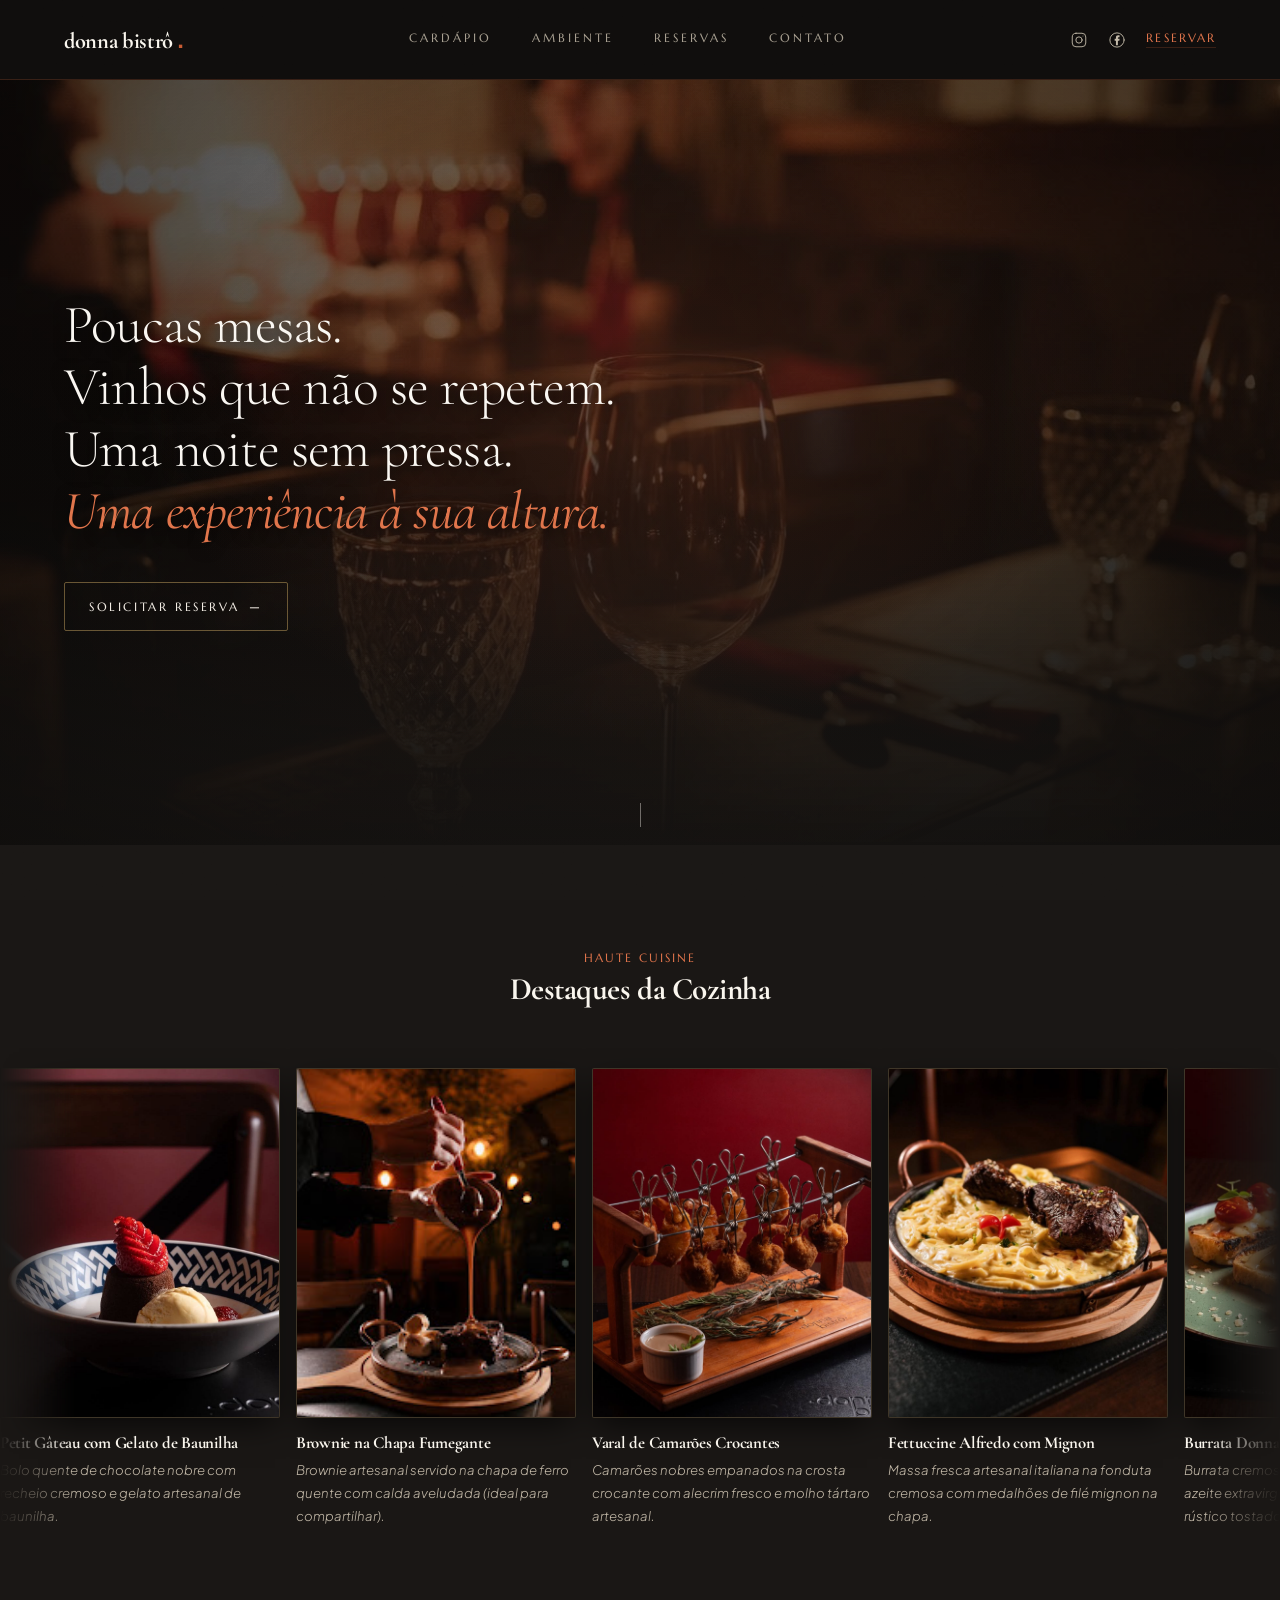
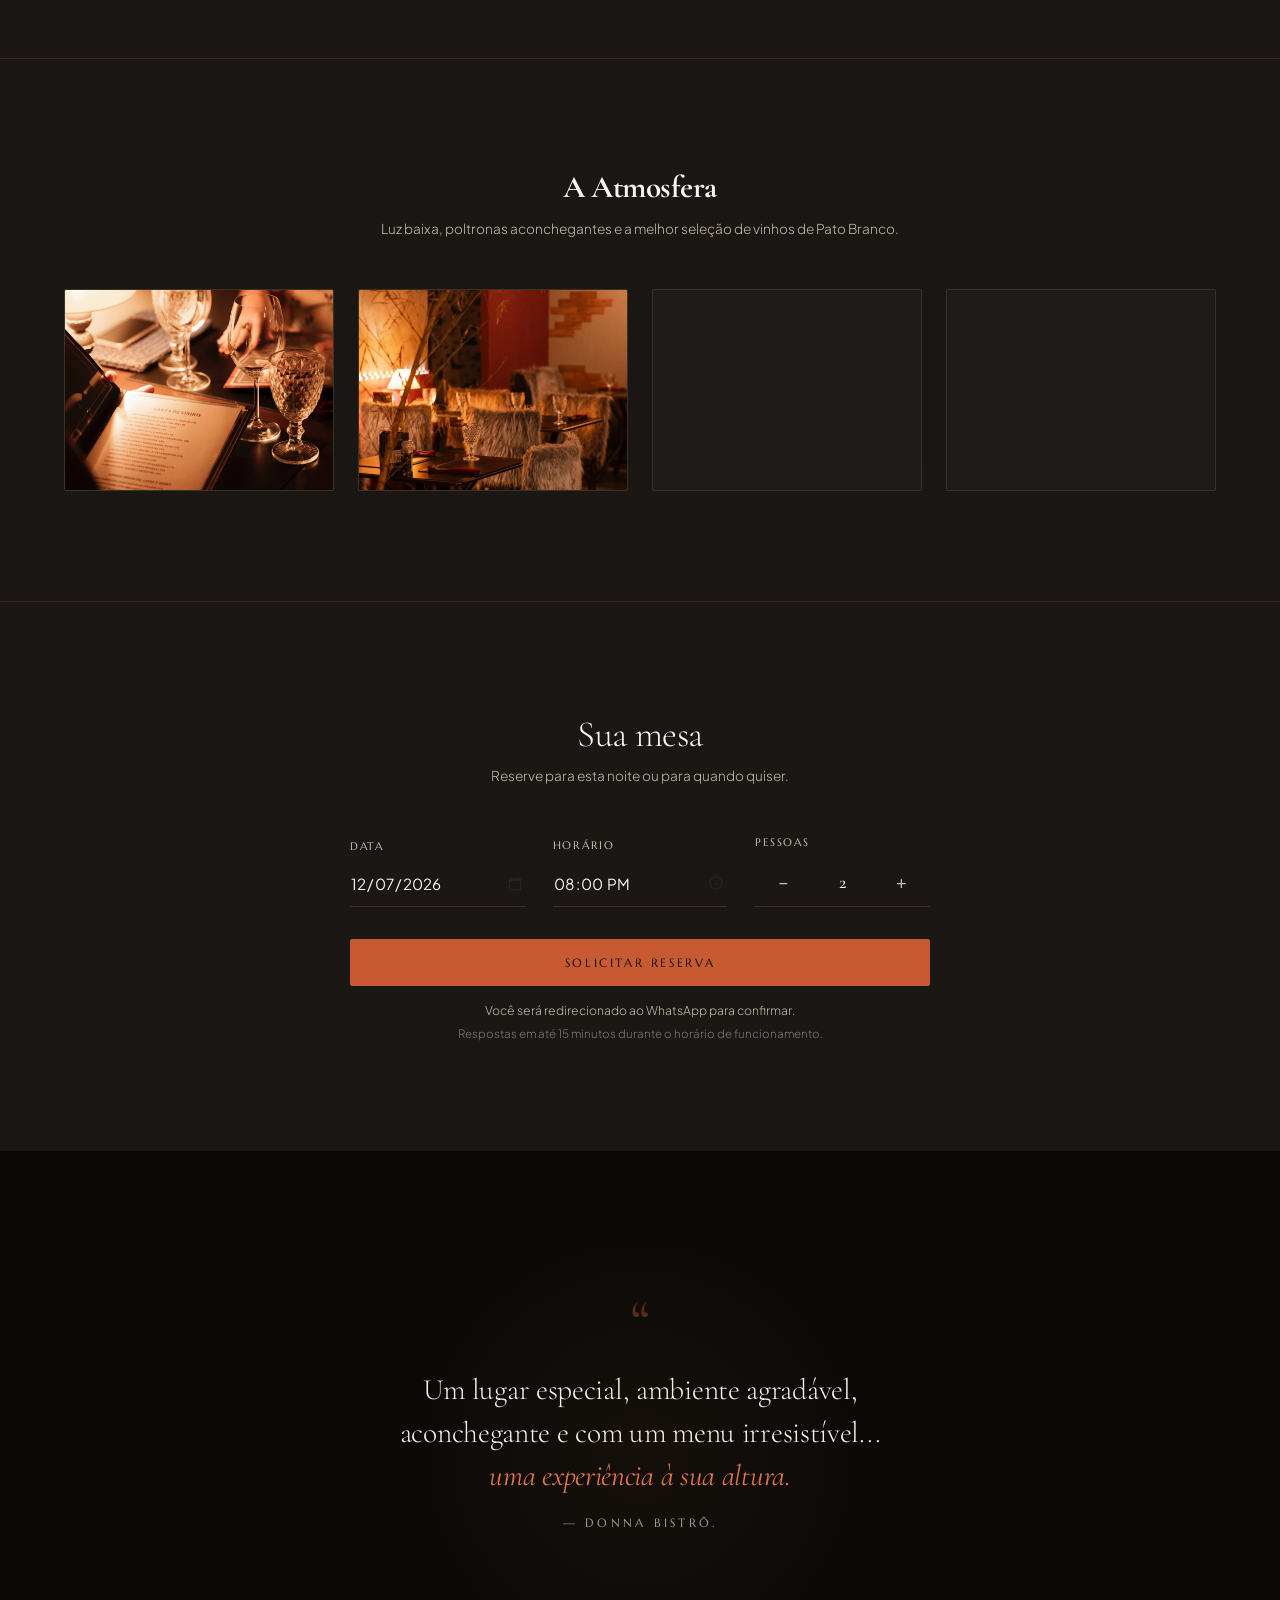
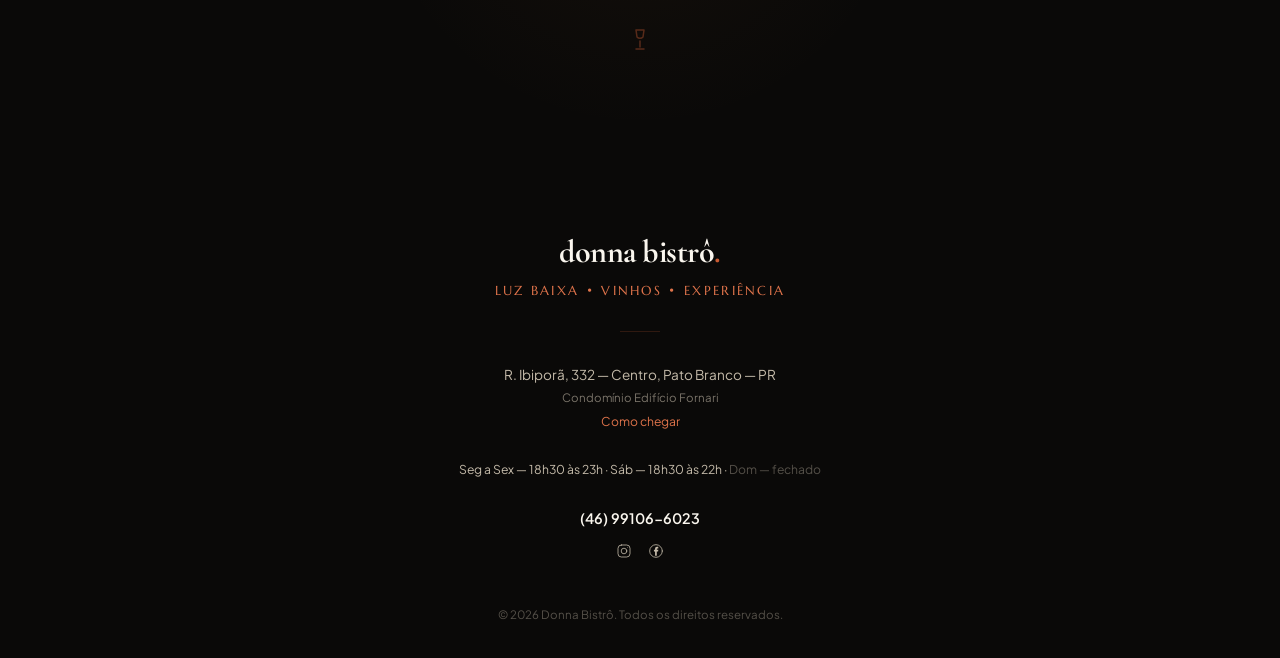
==== donnabistro/index.html @ 1600bf1f "Carrossel: arraste por touch/mouse + fix de loop infinito travando Adiciona arraste livre (touch swi" ====
<!DOCTYPE html>
<html lang="pt-BR">
<head>
  <meta charset="UTF-8">
  <meta name="viewport" content="width=device-width, initial-scale=1.0, viewport-fit=cover">
  <title>Donna Bistrô — Luz Baixa. Vinhos. Sem Pressa.</title>
  <meta name="description" content="Poucas mesas. Vinhos que não se repetem. Uma noite sem pressa.">
  <link rel="canonical" href="https://donnabistro.com.br/">
  <meta name="robots" content="index, follow">
  <meta name="theme-color" content="#0d0c0b">

  <!-- Geotargeting Local SEO -->
  <meta name="geo.region" content="BR-PR">
  <meta name="geo.placename" content="Pato Branco">
  <meta name="geo.position" content="-26.226659;-52.674100">
  <meta name="ICBM" content="-26.226659, -52.674100">

  <!-- Open Graph / Redes Sociais -->
  <meta property="og:type" content="restaurant">
  <meta property="og:locale" content="pt_BR">
  <meta property="og:site_name" content="Donna Bistrô">
  <meta property="og:title" content="Donna Bistrô | Alta Gastronomia, Luz Baixa & Vinhos em Pato Branco - PR">
  <meta property="og:description" content="Um refúgio intimista, ambiente aconchegante à meia-luz e alta gastronomia em Pato Branco - PR.">
  <meta property="og:image" content="images/hero-ambiente.jpg">
  <meta property="og:url" content="https://donnabistro.com.br/">

  <!-- Twitter Card -->
  <meta name="twitter:card" content="summary_large_image">
  <meta name="twitter:title" content="Donna Bistrô | Alta Gastronomia, Luz Baixa & Vinhos em Pato Branco - PR">
  <meta name="twitter:description" content="Restaurante intimista e bistrô contemporâneo no centro de Pato Branco. Reserve sua mesa com nosso concierge via WhatsApp.">
  <meta name="twitter:image" content="images/hero-ambiente.jpg">

  <!-- Favicon Customizado -->
  <link rel="icon" type="image/svg+xml" href="./favicon.svg">

  <!-- Google Fonts: Sistema Tipográfico Editorial (Cormorant Garamond, Marcellus, Plus Jakarta Sans) -->
  <link rel="preconnect" href="https://fonts.googleapis.com">
  <link rel="preconnect" href="https://fonts.gstatic.com" crossorigin>
  <link href="https://fonts.googleapis.com/css2?family=Cormorant+Garamond:ital,wght@0,300;0,400;0,600;1,300;1,400;1,600&family=Marcellus&family=Plus+Jakarta+Sans:wght@300;400;500;600&display=swap" rel="stylesheet">

  <!-- CSS Principal -->
  <link rel="stylesheet" href="./style.css?v=4.2">

  <!-- Schema.org / Restaurant Structured Data (SEO Local & Rich Results) -->
  <script type="application/ld+json">
  {
    "@context": "https://schema.org",
    "@type": "Restaurant",
    "name": "Donna Bistrô",
    "image": "images/hero-ambiente.jpg",
    "telephone": "+5546991066023",
    "url": "https://donnabistro.com.br",
    "priceRange": "R$ 80 - R$ 180",
    "servesCuisine": "Bistrô Contemporâneo, Carnes Nobres, Massas Artesanais, Vinhos Selecionados",
    "address": {
      "@type": "PostalAddress",
      "streetAddress": "R. Ibiporã, 332 - Condomínio Edifício Fornari",
      "addressLocality": "Pato Branco",
      "addressRegion": "PR",
      "postalCode": "85501-280",
      "addressCountry": "BR"
    },
    "geo": {
      "@type": "GeoCoordinates",
      "latitude": -26.226659,
      "longitude": -52.674100
    },
    "openingHoursSpecification": [
      {
        "@type": "OpeningHoursSpecification",
        "dayOfWeek": ["Monday", "Tuesday", "Wednesday", "Thursday", "Friday"],
        "opens": "18:30",
        "closes": "23:00"
      },
      {
        "@type": "OpeningHoursSpecification",
        "dayOfWeek": ["Saturday"],
        "opens": "18:30",
        "closes": "22:00"
      }
    ],
    "aggregateRating": {
      "@type": "AggregateRating",
      "ratingValue": "4.9",
      "reviewCount": "547"
    }
  }
  </script>
</head>
<body>

  <!-- Textura de Granulação Cinematográfica (Film Grain via SVG feTurbulence) -->
  <div class="grain-overlay" aria-hidden="true"></div>

  <!-- Container Mobile-First (Base max-width 480px) -->
  <div class="mobile-container" id="app">

    <!-- Header Fixo com Navegação Sticky (Glassmorphism) -->
    <header class="site-header">
      <a href="#hero" class="brand-wrapper">
        <span class="brand-name">donna bistrô</span>
        <span class="brand-dot">.</span>
      </a>

      <div class="header-actions">
        <a href="https://www.instagram.com/donnabistropb/" target="_blank" rel="noopener noreferrer" class="social-icon-link" aria-label="Instagram do Donna Bistrô">
          <svg viewBox="0 0 24 24" fill="none" stroke="currentColor" stroke-width="1.2" stroke-linecap="round" stroke-linejoin="round">
            <rect x="3" y="3" width="18" height="18" rx="5"/>
            <circle cx="12" cy="12" r="4.2"/>
            <circle cx="17.3" cy="6.7" r="0.6" fill="currentColor" stroke="none"/>
          </svg>
        </a>
        <a href="https://www.facebook.com/donnabarbistro" target="_blank" rel="noopener noreferrer" class="social-icon-link" aria-label="Facebook do Donna Bistrô">
          <svg viewBox="0 0 24 24" fill="none" stroke="currentColor" stroke-width="1.2" stroke-linecap="round" stroke-linejoin="round">
            <circle cx="12" cy="12" r="9.5"/>
            <path d="M13.8 8.2h1.6V5.6h-1.9c-1.9 0-2.9 1.1-2.9 3v1.7H8.9v2.6h1.7V19h2.6v-6.1h1.9l.4-2.6h-2.3v-1.2c0-.6.2-.9.9-.9z" fill="currentColor" stroke="none"/>
          </svg>
        </a>
        <a href="#reservas" class="header-reserve-link">Reservar</a>
      </div>

      <nav class="site-nav" aria-label="Navegação principal">
        <a href="#cardapio" class="nav-link">Cardápio</a>
        <a href="#ambiente" class="nav-link">Ambiente</a>
        <a href="#reservas" class="nav-link">Reservas</a>
        <a href="#contato" class="nav-link">Contato</a>
      </nav>
    </header>

    <main>

      <!-- Hero Section (Cinematográfica & Meia-Luz) -->
      <section class="hero-section" id="hero">
        <div class="hero-bg" id="heroBg" style="background-image: url('images/hero-ambiente.jpg');"></div>
        <div class="hero-overlay"></div>

        <div class="hero-content">
          <h1 class="hero-title">
            <span class="hero-title-words" id="heroTitleWords" data-cms="hero.title">Poucas mesas. Vinhos que não se repetem. Uma noite sem pressa.</span>
            <em data-cms="hero.titleEmphasis">Uma experiência à sua altura.</em>
          </h1>

          <div class="hero-actions">
            <a href="#reservas" class="btn-luxury" id="heroCtaReserva">
              <span id="heroCtaLabel" data-cms="hero.ctaLabel">Solicitar Reserva</span>
            </a>
          </div>
        </div>

        <div class="hero-scroll-indicator" aria-hidden="true"></div>
      </section>

      <!-- Destaques da Gastronomia (Carrossel Editorial) -->
      <section class="section-wrapper" id="cardapio">
        <div class="section-header reveal">
          <span class="section-eyebrow">Haute Cuisine</span>
          <h2 class="section-title">Destaques da Cozinha</h2>
        </div>

        <div class="dishes-carousel reveal">
          <div class="carousel-viewport" id="carouselViewport">
            <div class="carousel-track" id="carouselTrack">

              <div class="carousel-track-group">
                <article class="carousel-slide">
                  <div class="carousel-slide-media">
                    <img src="images/prato-camarao-varal.jpg" alt="Varal de Camarões Crocantes Donna Bistrô" loading="lazy" decoding="async" width="480" height="600">
                  </div>
                  <h3 class="carousel-slide-title">Varal de Camarões Crocantes</h3>
                  <p class="carousel-slide-desc">Camarões nobres empanados na crosta crocante com alecrim fresco e molho tártaro artesanal.</p>
                </article>

                <article class="carousel-slide">
                  <div class="carousel-slide-media">
                    <img src="images/prato-tagliatelle-mignon.jpg" alt="Fettuccine Alfredo com Mignon Donna Bistrô" loading="lazy" decoding="async" width="480" height="600">
                  </div>
                  <h3 class="carousel-slide-title">Fettuccine Alfredo com Mignon</h3>
                  <p class="carousel-slide-desc">Massa fresca artesanal italiana na fonduta cremosa com medalhões de filé mignon na chapa.</p>
                </article>

                <article class="carousel-slide">
                  <div class="carousel-slide-media">
                    <img src="images/prato-burrata-caprese.jpg" alt="Burrata Donna Caprese" loading="lazy" decoding="async" width="480" height="600">
                  </div>
                  <h3 class="carousel-slide-title">Burrata Donna Caprese</h3>
                  <p class="carousel-slide-desc">Burrata cremosa, tomates confitados no azeite extravirgem, pesto fresco e pão rústico tostado.</p>
                </article>

                <article class="carousel-slide">
                  <div class="carousel-slide-media">
                    <img src="images/prato-risotto-especial.jpg" alt="Risotto Donna ao Funghi" loading="lazy" decoding="async" width="480" height="600">
                  </div>
                  <h3 class="carousel-slide-title">Risotto Donna ao Funghi</h3>
                  <p class="carousel-slide-desc">Arroz arbóreo italiano mantecato no caldo de cogumelos silvestres e queijo Grana Padano curado.</p>
                </article>

                <article class="carousel-slide">
                  <div class="carousel-slide-media">
                    <img src="images/prato-petit-gateau.jpg" alt="Petit Gâteau com Gelato de Baunilha" loading="lazy" decoding="async" width="480" height="600">
                  </div>
                  <h3 class="carousel-slide-title">Petit Gâteau com Gelato de Baunilha</h3>
                  <p class="carousel-slide-desc">Bolo quente de chocolate nobre com recheio cremoso e gelato artesanal de baunilha.</p>
                </article>

                <article class="carousel-slide">
                  <div class="carousel-slide-media">
                    <img src="images/prato-brownie-chapa.jpg" alt="Brownie na Chapa Fumegante Donna Bistrô" loading="lazy" decoding="async" width="480" height="600">
                  </div>
                  <h3 class="carousel-slide-title">Brownie na Chapa Fumegante</h3>
                  <p class="carousel-slide-desc">Brownie artesanal servido na chapa de ferro quente com calda aveludada (ideal para compartilhar).</p>
                </article>
              </div>

              <div class="carousel-track-group" aria-hidden="true">
                <article class="carousel-slide">
                  <div class="carousel-slide-media">
                    <img src="images/prato-camarao-varal.jpg" alt="" loading="lazy" decoding="async" width="480" height="600">
                  </div>
                  <h3 class="carousel-slide-title">Varal de Camarões Crocantes</h3>
                  <p class="carousel-slide-desc">Camarões nobres empanados na crosta crocante com alecrim fresco e molho tártaro artesanal.</p>
                </article>

                <article class="carousel-slide">
                  <div class="carousel-slide-media">
                    <img src="images/prato-tagliatelle-mignon.jpg" alt="" loading="lazy" decoding="async" width="480" height="600">
                  </div>
                  <h3 class="carousel-slide-title">Fettuccine Alfredo com Mignon</h3>
                  <p class="carousel-slide-desc">Massa fresca artesanal italiana na fonduta cremosa com medalhões de filé mignon na chapa.</p>
                </article>

                <article class="carousel-slide">
                  <div class="carousel-slide-media">
                    <img src="images/prato-burrata-caprese.jpg" alt="" loading="lazy" decoding="async" width="480" height="600">
                  </div>
                  <h3 class="carousel-slide-title">Burrata Donna Caprese</h3>
                  <p class="carousel-slide-desc">Burrata cremosa, tomates confitados no azeite extravirgem, pesto fresco e pão rústico tostado.</p>
                </article>

                <article class="carousel-slide">
                  <div class="carousel-slide-media">
                    <img src="images/prato-risotto-especial.jpg" alt="" loading="lazy" decoding="async" width="480" height="600">
                  </div>
                  <h3 class="carousel-slide-title">Risotto Donna ao Funghi</h3>
                  <p class="carousel-slide-desc">Arroz arbóreo italiano mantecato no caldo de cogumelos silvestres e queijo Grana Padano curado.</p>
                </article>

                <article class="carousel-slide">
                  <div class="carousel-slide-media">
                    <img src="images/prato-petit-gateau.jpg" alt="" loading="lazy" decoding="async" width="480" height="600">
                  </div>
                  <h3 class="carousel-slide-title">Petit Gâteau com Gelato de Baunilha</h3>
                  <p class="carousel-slide-desc">Bolo quente de chocolate nobre com recheio cremoso e gelato artesanal de baunilha.</p>
                </article>

                <article class="carousel-slide">
                  <div class="carousel-slide-media">
                    <img src="images/prato-brownie-chapa.jpg" alt="" loading="lazy" decoding="async" width="480" height="600">
                  </div>
                  <h3 class="carousel-slide-title">Brownie na Chapa Fumegante</h3>
                  <p class="carousel-slide-desc">Brownie artesanal servido na chapa de ferro quente com calda aveludada (ideal para compartilhar).</p>
                </article>
              </div>

            </div>
          </div>
        </div>
      </section>

      <!-- A Atmosfera (Grid 2x2 Padronizado) -->
      <section class="ambiente-section" id="ambiente">
        <div class="ambiente-text-block reveal">
          <h2 class="section-title">A Atmosfera</h2>
          <p class="section-desc">Luz baixa, poltronas aconchegantes e a melhor seleção de vinhos de Pato Branco.</p>
        </div>

        <div class="ambiente-grid reveal">
          <div class="ambiente-photo">
            <img src="images/ambiente-1.jpg" alt="Carta de vinhos do Donna Bistrô sob luz de abajur" loading="lazy" decoding="async" width="480" height="360">
          </div>
          <div class="ambiente-photo">
            <img src="images/ambiente-2.jpg" alt="Salão do Donna Bistrô com poltronas de pele e iluminação acolhedora" loading="lazy" decoding="async" width="480" height="360">
          </div>
          <div class="ambiente-photo">
            <img src="images/ambiente-3.jpg" alt="Mesa romântica do Donna Bistrô com taças lapidadas" loading="lazy" decoding="async" width="480" height="360">
          </div>
          <div class="ambiente-photo">
            <img src="images/ambiente-4.jpg" alt="Menu artesanal gravado em couro do Donna Bistrô" loading="lazy" decoding="async" width="480" height="360">
          </div>
        </div>
      </section>

      <!-- Sua Mesa -->
      <section class="reservas-section" id="reservas">
        <div class="reservas-container">
          <div class="reservas-header">
            <h2 class="reservas-title">Sua mesa</h2>
            <p class="reservas-subtitle">Reserve para esta noite ou para quando quiser.</p>
          </div>

          <div class="reservas-fields">
            <div class="reservas-field">
              <label class="reservas-field-label" for="reservaData">Data</label>
              <input type="date" id="reservaData" class="reservas-input" aria-label="Data da reserva">
            </div>
            <div class="reservas-field">
              <label class="reservas-field-label" for="reservaHorario">Horário</label>
              <input type="time" id="reservaHorario" class="reservas-input" value="20:00" step="1800" aria-label="Horário da reserva">
            </div>
            <div class="reservas-field">
              <span class="reservas-field-label" id="reservaPessoasLabel">Pessoas</span>
              <div class="pessoas-stepper" role="group" aria-labelledby="reservaPessoasLabel">
                <button type="button" class="stepper-btn" id="pessoasMinus" aria-label="Diminuir número de pessoas">−</button>
                <span class="stepper-value" id="pessoasValue" aria-live="polite">2</span>
                <button type="button" class="stepper-btn" id="pessoasPlus" aria-label="Aumentar número de pessoas">+</button>
              </div>
            </div>
          </div>

          <a href="https://wa.me/5546991066023" id="reservaWhatsappBtn" class="reservas-cta" target="_blank" rel="noopener noreferrer">
            Solicitar Reserva
          </a>
          <p class="reservas-note">Você será redirecionado ao WhatsApp para confirmar.</p>
          <p class="reservas-reassurance">Respostas em até 15 minutos durante o horário de funcionamento.</p>
        </div>
      </section>

      <!-- Seção Quote (Antes do Rodapé) -->
      <section class="manifesto-section" aria-label="Manifesto Donna Bistrô">
        <div class="manifesto-glow" aria-hidden="true"></div>
        <div class="manifesto-container">
          <span class="manifesto-quote-mark" aria-hidden="true">“</span>
          <blockquote class="manifesto-quote">
            <span class="quote-line">Um lugar especial, ambiente agradável,</span>
            <span class="quote-line">aconchegante e com um menu irresistível...</span>
            <em class="quote-line">uma experiência à sua altura.</em>
          </blockquote>
          <cite class="manifesto-signature">— donna bistrô.</cite>
          <svg class="manifesto-glass-icon" aria-hidden="true" width="24" height="24" viewBox="0 0 24 24" fill="none" stroke="currentColor" stroke-width="1.5" stroke-linecap="round" stroke-linejoin="round">
            <path d="M8 2h8l-1 7a4 4 0 0 1-6 0L8 2z" />
            <line x1="12" y1="13" x2="12" y2="19" />
            <line x1="8" y1="21" x2="16" y2="21" />
          </svg>
        </div>
      </section>

    </main>

    <!-- Rodapé Editorial Minimalista -->
    <footer class="site-footer" id="contato">
      <div class="footer-inner">
        <div class="footer-brand">
          <div class="footer-logo">donna bistrô<span>.</span></div>
          <div class="footer-tagline">Luz Baixa &bull; Vinhos &bull; Experiência</div>
        </div>

        <div class="footer-divider" aria-hidden="true"></div>

        <div class="footer-address-block">
          <p class="footer-address-line"><span data-cms="contact.addressStreet">R. Ibiporã, 332 — Centro</span>, <span data-cms="contact.addressCity">Pato Branco — PR</span></p>
          <p class="footer-address-complement" data-cms="contact.addressComplement">Condomínio Edifício Fornari</p>
          <a href="https://www.google.com/maps/place/Donna+Bistr%C3%B4/@-26.2266541,-52.676675,17z/data=!3m1!4b1!4m6!3m5!1s0x94e5532d06f74101:0xe1ea8e7f0132e6c0!8m2!3d-26.2266589!4d-52.6741001!16s%2Fg%2F11trl416z3" target="_blank" rel="noopener noreferrer" class="footer-route-link" id="footerRouteLink">Como chegar</a>
        </div>

        <p class="footer-hours-line"><span data-cms="contact.hoursWeekday">Seg a Sex — 18h30 às 23h</span> &middot; <span data-cms="contact.hoursSaturday">Sáb — 18h30 às 22h</span> &middot; <span class="footer-hours-closed" data-cms="contact.hoursSunday">Dom — fechado</span></p>

        <div class="footer-contact-block">
          <a href="tel:+5546991066023" class="footer-phone-link" id="footerPhoneLink" data-cms="contact.phoneDisplay">(46) 99106-6023</a>
          <div class="footer-social-links">
            <a href="https://www.instagram.com/donnabistropb/" target="_blank" rel="noopener noreferrer" class="social-icon-link footer-social-icon" aria-label="Instagram do Donna Bistrô">
              <svg viewBox="0 0 24 24" fill="none" stroke="currentColor" stroke-width="1.2" stroke-linecap="round" stroke-linejoin="round">
                <rect x="3" y="3" width="18" height="18" rx="5"/>
                <circle cx="12" cy="12" r="4.2"/>
                <circle cx="17.3" cy="6.7" r="0.6" fill="currentColor" stroke="none"/>
              </svg>
            </a>
            <a href="https://www.facebook.com/donnabarbistro" target="_blank" rel="noopener noreferrer" class="social-icon-link footer-social-icon" aria-label="Facebook do Donna Bistrô">
              <svg viewBox="0 0 24 24" fill="none" stroke="currentColor" stroke-width="1.2" stroke-linecap="round" stroke-linejoin="round">
                <circle cx="12" cy="12" r="9.5"/>
                <path d="M13.8 8.2h1.6V5.6h-1.9c-1.9 0-2.9 1.1-2.9 3v1.7H8.9v2.6h1.7V19h2.6v-6.1h1.9l.4-2.6h-2.3v-1.2c0-.6.2-.9.9-.9z" fill="currentColor" stroke="none"/>
              </svg>
            </a>
          </div>
        </div>

        <div class="footer-bottom">
          <p>&copy; 2026 Donna Bistrô. Todos os direitos reservados.</p>
        </div>
      </div>
    </footer>

  </div>

  <!-- JavaScript Principal -->
  <script src="./script.js?v=4.2.1"></script>
</body>
</html>
---- donnabistro/style.css ----
/* ==========================================================================
   DONNA BISTRÔ - LUXURY EXPERIENCE DESIGN SYSTEM
   Estilo: Organic / Fluid + Editorial (ver TERMOS.md)
   Paleta: Terracota Quente, Creme Acolhedor & Fio de Ouro
   ========================================================================== */

/* Força tema escuro em todos os popups nativos do navegador (calendário do
   input[type=date], seletores de sistema, etc.) — sem isso o Chromium/Edge
   no Windows ignora a paleta do site e renderiza os popups em branco. */
:root, html, body {
  color-scheme: dark;
}

:root {
  /* Base de Contraste — fundo aveludado meia-luz */
  --bg-noir: #12100E;
  --bg-surface: #1A1715;
  --noir-deep: var(--bg-noir);
  --noir-surface: var(--bg-surface);
  --noir-card: #221E1B;
  --noir-card-hover: #2A2521;
  --noir-elevated: #322C27;

  /* Tons Quentes — Terracota (acento editorial principal) */
  --terracota: #C85A32;
  --terracota-dark: #9E3D1E;
  --terracota-light: #E0744B;
  --ambar-glow: rgba(200, 90, 50, 0.2);

  /* Ouro — reservado ao fio dos botões editoriais */
  --ouro: #D1B272;
  --ouro-light: #E4CC9A;
  --ouro-muted: #A98A54;

  /* Creme / Off-White Acolhedor */
  --creme: #FAF6EE;
  --creme-soft: #F2ECE0;
  --creme-muted: #C5BBAA;
  --creme-dim: rgba(250, 246, 238, 0.55);

  --border-gold-subtle: rgba(209, 178, 114, 0.18);
  --border-terracota-subtle: rgba(200, 90, 50, 0.22);
  --border-subtle: rgba(255, 255, 255, 0.07);

  /* Fontes — Display Serif + Label Monumental + Sans Limpa */
  --font-serif: 'Cormorant Garamond', Georgia, serif;
  --font-label: 'Marcellus', 'Cormorant Garamond', serif;
  --font-sans: 'Plus Jakarta Sans', -apple-system, BlinkMacSystemFont, "Segoe UI", Roboto, sans-serif;
  --serif-features: "cv02", "cv03", "cv04";

  /* Transições, Easings & Sombras */
  --transition: all 0.35s cubic-bezier(0.16, 1, 0.3, 1);
  --ease-out-organic: cubic-bezier(0.16, 1, 0.3, 1);
  --ease-spring: cubic-bezier(0.34, 1.56, 0.64, 1);
  --shadow-card: 0 10px 30px -5px rgba(0, 0, 0, 0.7);
  --shadow-gold: 0 4px 25px rgba(209, 178, 114, 0.15);
}

/* Reset Global */
*, *::before, *::after {
  box-sizing: border-box;
  margin: 0;
  padding: 0;
}

html {
  scroll-behavior: smooth;
  scroll-padding-top: 85px; /* Compensa o header sticky em navegação por âncora nativa (#hash direto, voltar/avançar) */
  -webkit-font-smoothing: antialiased;
  -moz-osx-font-smoothing: grayscale;
  background-color: var(--bg-noir);
  color: var(--creme);
  font-family: var(--font-sans);
}

/* Reforça a mesma compensação em cada seção com âncora, para qualquer
   rolagem nativa do navegador (scrollIntoView, :target, busca na página). */
section[id] {
  scroll-margin-top: 85px;
}

@media (prefers-reduced-motion: reduce) {
  html {
    scroll-behavior: auto;
  }
  *, *::before, *::after {
    animation-duration: 0.01ms !important;
    animation-iteration-count: 1 !important;
    transition-duration: 0.01ms !important;
  }
}

/* Fade-in on Scroll com Staggered Entrance (ativado via JS com IntersectionObserver) */
body.js-anim .reveal {
  opacity: 0;
  transform: translateY(24px);
  transition: opacity 500ms var(--ease-out-organic), transform 500ms var(--ease-out-organic);
}

body.js-anim .reveal.is-visible {
  opacity: 1;
  transform: translateY(0);
}

/* Textura de Granulação Cinematográfica (Film Grain) */
.grain-overlay {
  position: fixed;
  inset: 0;
  z-index: 9999;
  pointer-events: none;
  opacity: 0.03;
  mix-blend-mode: overlay;
  background-image: url("data:image/svg+xml,%3Csvg xmlns='http://www.w3.org/2000/svg' width='180' height='180'%3E%3Cfilter id='n'%3E%3CfeTurbulence type='fractalNoise' baseFrequency='0.85' numOctaves='2' stitchTiles='stitch'/%3E%3CfeColorMatrix type='matrix' values='0 0 0 0 1 0 0 0 0 1 0 0 0 0 1 0 0 0 0.9 0'/%3E%3C/filter%3E%3Crect width='100%25' height='100%25' filter='url(%23n)'/%3E%3C/svg%3E");
}

body {
  min-height: 100vh;
  width: 100%;
  background-color: var(--bg-surface);
  color: var(--creme);
  font-family: var(--font-sans);
  overflow-x: hidden;
}

/* Container Responsivo Fluido (Adapta de 320px mobile a 1920px+ desktop) */
.mobile-container {
  width: 100%;
  max-width: 100%;
  min-height: 100vh;
  background-color: var(--bg-surface);
  position: relative;
  overflow-x: clip;
}

/* ==========================================================================
   HEADER / NAVEGAÇÃO STICKY (Glassmorphism)
   ========================================================================== */
.site-header {
  position: sticky;
  top: 0;
  z-index: 100;
  background: rgba(14, 13, 12, 0.88);
  backdrop-filter: blur(14px);
  -webkit-backdrop-filter: blur(14px);
  border-bottom: 1px solid var(--border-terracota-subtle);
  padding: 13px 20px 0;
  display: flex;
  flex-wrap: wrap;
  align-items: center;
  justify-content: space-between;
  row-gap: 10px;
}

.brand-wrapper {
  display: flex;
  align-items: baseline;
  gap: 3px;
  text-decoration: none;
  order: 1;
}

.brand-name {
  font-family: var(--font-serif);
  font-feature-settings: var(--serif-features);
  font-size: 1.4rem;
  font-weight: 700;
  color: var(--creme);
  letter-spacing: -0.015em;
  text-transform: lowercase;
}

.brand-dot {
  color: var(--terracota);
  font-size: 1.4rem;
  font-weight: 900;
}

/* Ações do cabeçalho: ícones sociais discretos + link de reserva
   (nada de pílulas de status tipo delivery/tracking). */
.header-actions {
  order: 2;
  display: flex;
  align-items: center;
  gap: 16px;
  flex-shrink: 0;
}

.social-icon-link {
  display: inline-flex;
  align-items: center;
  justify-content: center;
  width: 18px;
  height: 18px;
  color: var(--creme-muted);
  transition: var(--transition);
}

.social-icon-link svg {
  width: 100%;
  height: 100%;
}

.social-icon-link:hover {
  color: var(--terracota-light);
}

.header-reserve-link {
  font-family: var(--font-label);
  font-size: 0.72rem;
  font-weight: 500;
  letter-spacing: 0.18em;
  text-transform: uppercase;
  color: var(--terracota-light);
  text-decoration: none;
  white-space: nowrap;
  border-bottom: 1px solid var(--border-terracota-subtle);
  padding-bottom: 2px;
  transition: var(--transition);
}

.header-reserve-link:hover {
  color: var(--ouro-light);
  border-bottom-color: var(--terracota);
}

/* Nav compacta: em mobile vira uma faixa de scroll horizontal abaixo do header,
   sem ocupar espaço vertical excessivo nem exigir um menu hambúrguer. */
.site-nav {
  order: 3;
  flex: 0 0 100%;
  display: flex;
  gap: 22px;
  overflow-x: auto;
  scrollbar-width: none;
  -ms-overflow-style: none;
  padding-bottom: 12px;
}

.site-nav::-webkit-scrollbar {
  display: none;
}

.nav-link {
  font-family: var(--font-label);
  font-size: 0.75rem;
  font-weight: 400;
  letter-spacing: 0.22em;
  text-transform: uppercase;
  color: var(--creme-muted);
  opacity: 0.85;
  text-decoration: none;
  white-space: nowrap;
  flex-shrink: 0;
  padding-bottom: 3px;
  border-bottom: 1px solid transparent;
  transition: var(--transition);
}

.nav-link:hover,
.nav-link:active {
  color: var(--terracota-light);
  opacity: 1;
  border-bottom-color: var(--border-terracota-subtle);
}

/* ==========================================================================
   HERO SECTION (Cinematográfica & Meia-Luz, Parallax Sutil)
   ========================================================================== */
.hero-section {
  position: relative;
  min-height: 560px;
  padding: 60px 22px 36px;
  display: flex;
  flex-direction: column;
  justify-content: flex-end;
  overflow: hidden;
}

.hero-bg {
  position: absolute;
  inset: 0;
  background-size: cover;
  background-position: center 25%;
  background-repeat: no-repeat;
  z-index: 0;
  animation: heroBreathe 12s ease-in-out infinite alternate;
  will-change: transform;
}

/* A variável --parallax-y é atualizada via JS (scroll, rAF-throttled) e somada
   ao "respiro" de zoom contínuo (Ken Burns) — parallax e breathing vivem na
   mesma propriedade sem se sobrescreverem. */
@keyframes heroBreathe {
  0% { transform: scale(1) translateY(var(--parallax-y, 0px)); }
  100% { transform: scale(1.04) translateY(var(--parallax-y, 0px)); }
}

/* Vinheta aveludada nas bordas + iluminação quente (âmbar) sutil ao centro +
   leitura garantida no rodapé (funde com a cor de fundo da seção seguinte). */
.hero-overlay {
  position: absolute;
  inset: 0;
  background:
    radial-gradient(ellipse at 50% 40%, rgba(200, 90, 50, 0.18) 0%, rgba(200, 90, 50, 0) 55%),
    radial-gradient(ellipse at 50% 50%, transparent 30%, rgba(8, 7, 6, 0.6) 100%),
    linear-gradient(180deg, rgba(13, 12, 11, 0.45) 0%, rgba(14, 12, 10, 0.78) 55%, var(--bg-surface) 100%);
  z-index: 1;
}

.hero-content {
  position: relative;
  z-index: 2;
  display: flex;
  flex-direction: column;
  gap: 32px;
}

.hero-title {
  font-family: var(--font-serif);
  font-feature-settings: var(--serif-features);
  font-size: clamp(2rem, 5vw, 3.4rem);
  line-height: 1.15;
  font-weight: 300;
  letter-spacing: -0.015em;
  color: #FAF7F2;
  text-shadow: 0 4px 15px rgba(0, 0, 0, 0.8);
}

/* Reveal escalonado por palavra (on-mount): cada <span> nasce com opacity:0 +
   translateY(12px) e anima para o estado natural via animation-delay próprio
   (definido inline por palavra em renderHeroTitleWords, script.js). fill-mode
   "backwards" segura o estado inicial durante o delay e libera a propriedade
   transform de volta ao cascade normal assim que a animação termina. */
.hero-word {
  display: inline-block;
  animation: heroWordReveal 0.5s ease-out backwards;
}

@keyframes heroWordReveal {
  from { opacity: 0; transform: translateY(12px); }
  to { opacity: 1; transform: translateY(0); }
}

.hero-title em {
  font-family: var(--font-serif);
  font-feature-settings: var(--serif-features);
  font-style: italic;
  font-weight: 400;
  letter-spacing: -0.015em;
  color: var(--terracota-light);
  display: block;
  animation: heroSubtitleReveal 0.8s ease-out 1.2s backwards;
}

@keyframes heroSubtitleReveal {
  from { opacity: 0; filter: blur(8px); }
  to { opacity: 1; filter: blur(0); }
}

.hero-actions {
  display: flex;
  flex-direction: column;
  gap: 10px;
  margin-top: 8px;
}

/* Botão de hotelaria/gastronomia de luxo: fio de ouro, cantos retos,
   caixa alta espaçada — nunca uma pílula sólida arredondada. Transform
   (microinteração de toque) e cor (preenchimento no hover) transicionam
   em velocidades diferentes para um feedback tátil mais autêntico. */
.btn-luxury {
  display: inline-flex;
  align-items: center;
  justify-content: center;
  gap: 8px;
  background: transparent;
  border: 1px solid rgba(212, 175, 103, 0.45);
  border-radius: 2px;
  color: #F5EFE6;
  font-family: var(--font-label);
  font-size: 0.74rem;
  font-weight: 500;
  letter-spacing: 0.22em;
  text-transform: uppercase;
  padding: 16px 24px;
  text-decoration: none;
  transition: background 0.4s var(--ease-out-organic), color 0.4s var(--ease-out-organic),
              border-color 0.4s var(--ease-out-organic), transform 150ms var(--ease-out-organic);
  cursor: pointer;
}

.btn-luxury::after {
  content: '—';
  font-family: var(--font-sans);
  margin-left: 2px;
}

.btn-luxury:hover,
.btn-luxury:focus-visible {
  background: var(--ouro);
  color: var(--bg-noir);
  border-color: var(--ouro);
}

.btn-luxury:active {
  transform: scale(0.97);
}

.btn-block {
  width: 100%;
}

/* CTA do Hero — entrada on-mount (backwards segura o estado inicial durante
   o delay e libera opacity/transform de volta ao cascade normal ao terminar,
   para não brigar com a transição de :hover/:active abaixo) + glow pulsante
   contínuo sincronizado com o fim da entrada (1.8s + 0.5s = 2.3s). */
#heroCtaReserva {
  animation: heroCtaEntrance 0.5s ease-out 1.8s backwards,
             heroCtaGlow 4s ease-in-out 2.3s infinite;
  transition: background 0.4s var(--ease-out-organic), color 0.4s var(--ease-out-organic),
              border-color 0.4s var(--ease-out-organic), transform 0.2s ease-out;
}

@keyframes heroCtaEntrance {
  from { opacity: 0; transform: translateY(12px); }
  to { opacity: 1; transform: translateY(0); }
}

@keyframes heroCtaGlow {
  0%, 100% { box-shadow: 0 0 0px rgba(196, 122, 58, 0); }
  50% { box-shadow: 0 0 12px rgba(196, 122, 58, 0.15); }
}

#heroCtaReserva:hover {
  transform: scale(1.03);
}

#heroCtaReserva:active {
  transform: scale(0.97);
}

/* Indicador de Scroll — traço vertical pulsante no rodapé do Hero */
.hero-scroll-indicator {
  position: absolute;
  bottom: 18px;
  left: 50%;
  width: 1px;
  height: 24px;
  background: rgba(250, 246, 238, 0.4);
  z-index: 2;
  animation: heroScrollBob 2s ease-in-out infinite;
}

@keyframes heroScrollBob {
  0%, 100% { opacity: 0; transform: translateX(-50%) translateY(0); }
  50% { opacity: 1; transform: translateX(-50%) translateY(8px); }
}

/* ==========================================================================
   DESTAQUES DA COZINHA — CARROSSEL EDITORIAL (#cardapio)
   ========================================================================== */
.section-wrapper {
  padding: 70px 20px;
}

.section-header {
  text-align: center;
  margin-bottom: 32px;
}

.section-eyebrow {
  display: inline-block;
  font-family: var(--font-label);
  font-size: 0.72rem;
  font-weight: 500;
  letter-spacing: 0.18em;
  text-transform: uppercase;
  color: var(--terracota-light);
  margin-bottom: 6px;
}

.section-title {
  font-family: var(--font-serif);
  font-feature-settings: var(--serif-features);
  font-size: clamp(1.5rem, 6vw, 1.95rem);
  font-weight: 700;
  letter-spacing: -0.015em;
  color: var(--creme);
  line-height: 1.2;
}

.section-desc {
  font-size: 0.85rem;
  font-weight: 300;
  color: var(--creme-muted);
  margin-top: 10px;
  line-height: 1.75;
}

.dishes-carousel {
  display: flex;
  flex-direction: column;
  gap: 18px;
}

/* Viewport com máscara gradiente: os pratos surgem/desaparecem suavemente nas bordas.
   Padding extra para o hover-lift dos cards (scale + translateY) não ser cortado. */
.carousel-viewport {
  overflow-x: auto;
  overflow-y: hidden;
  scrollbar-width: none;
  -ms-overflow-style: none;
  -webkit-overflow-scrolling: touch;
  padding: 14px 0 20px;
  cursor: grab;
  user-select: none;
  mask-image: linear-gradient(90deg, transparent 0%, black 12%, black 88%, transparent 100%);
  -webkit-mask-image: linear-gradient(90deg, transparent 0%, black 12%, black 88%, transparent 100%);
}

.carousel-viewport::-webkit-scrollbar {
  display: none;
}

.carousel-viewport.is-dragging {
  cursor: grabbing;
}

/* Faixa contínua dos pratos com controle de rolagem por rAF e touch/drag */
.carousel-track {
  display: flex;
  width: max-content;
}

.carousel-track-group {
  display: flex;
  flex-shrink: 0;
  gap: 16px;
  padding-right: 16px;
}

.carousel-slide {
  flex: 0 0 auto;
  width: 250px;
  display: flex;
  flex-direction: column;
  transition: transform 300ms var(--ease-spring);
}

/* Scale on Hover (spring orgânico) — só reage a hover real (mouse/desktop);
   no touch, o carrossel continua deslizando normalmente. */
.carousel-slide:hover {
  transform: scale(1.03) translateY(-4px);
}

.carousel-slide-media {
  width: 100%;
  aspect-ratio: 4 / 5;
  border-radius: 2px;
  overflow: hidden;
  border: 1px solid var(--border-gold-subtle);
  box-shadow: var(--shadow-card);
  margin-bottom: 14px;
  background-color: #1e1b18;
  transition: box-shadow 300ms var(--ease-spring);
}

.carousel-slide:hover .carousel-slide-media {
  box-shadow: 0 16px 34px var(--ambar-glow), var(--shadow-card);
}

.carousel-slide-media img {
  width: 100%;
  height: 100%;
  object-fit: cover;
  display: block;
  pointer-events: none;
  user-select: none;
  -webkit-user-drag: none;
  transition: transform 300ms var(--ease-spring);
}

.carousel-slide:hover .carousel-slide-media img {
  transform: scale(1.06);
}

.carousel-slide-title {
  font-family: var(--font-serif);
  font-feature-settings: var(--serif-features);
  font-size: 1.05rem;
  font-weight: 700;
  letter-spacing: -0.015em;
  color: var(--creme);
  margin-bottom: 6px;
}

.carousel-slide-desc {
  font-size: 0.82rem;
  font-weight: 300;
  font-style: italic;
  color: var(--creme-muted);
  line-height: 1.75;
}

/* ==========================================================================
   A ATMOSFERA (#ambiente) — Grid 2x2 Padronizado
   ========================================================================== */
.ambiente-section {
  background: linear-gradient(180deg, var(--bg-surface) 0%, #1a1614 50%, var(--bg-surface) 100%);
  padding: 70px 20px;
  border-top: 1px solid var(--border-terracota-subtle);
  border-bottom: 1px solid var(--border-terracota-subtle);
}

.ambiente-text-block {
  text-align: center;
  margin-bottom: 32px;
}

/* Regra de ouro: todas as fotos do ambiente têm a mesma proporção e o mesmo
   tratamento visual — nada de alturas diferentes ou recortes desiguais. */
.ambiente-grid {
  display: grid;
  grid-template-columns: 1fr 1fr;
  gap: 16px;
}

.ambiente-photo {
  aspect-ratio: 4 / 3;
  border-radius: 2px;
  overflow: hidden;
  border: 1px solid rgba(209, 178, 114, 0.15);
  background-color: #1e1b18;
}

.ambiente-photo img {
  width: 100%;
  height: 100%;
  object-fit: cover;
  display: block;
}

/* ==========================================================================
   SUA MESA — RESERVA (#reservas)
   Sem card, sem borda: um formulário impresso em papel escuro, integrado
   à página. Underline nos campos (não caixa), stepper numérico em vez de
   dropdown, CTA sólido em terracota (única exceção à regra "ouro só em
   borda de botão" — aqui o ouro entra apenas no hover do CTA).
   ========================================================================== */
.reservas-section {
  padding: 70px 20px;
}

.reservas-container {
  max-width: 400px;
  margin: 0 auto;
  text-align: center;
}

.reservas-header {
  margin-bottom: 48px;
}

.reservas-title {
  font-family: var(--font-serif);
  font-feature-settings: var(--serif-features);
  font-size: clamp(1.8rem, 6vw, 2.3rem);
  font-weight: 300;
  letter-spacing: -0.015em;
  color: #FAF7F2;
}

.reservas-subtitle {
  font-family: var(--font-sans);
  font-size: 0.85rem;
  font-weight: 300;
  color: var(--creme-muted);
  margin-top: 8px;
  line-height: 1.6;
}

.reservas-fields {
  display: flex;
  flex-direction: column;
  gap: 32px;
  margin-bottom: 32px;
  text-align: left;
}

.reservas-field {
  display: flex;
  flex-direction: column;
  gap: 8px;
}

.reservas-field-label {
  font-family: var(--font-label);
  font-size: 0.68rem;
  font-weight: 500;
  letter-spacing: 0.16em;
  text-transform: uppercase;
  color: var(--creme-muted);
  transition: color 250ms ease;
}

.reservas-field:focus-within .reservas-field-label {
  color: var(--terracota-light);
}

/* Campos nativos (data/horário) — color-scheme: dark força os pop-ups do
   navegador (calendário/relógio) a nascerem 100% escuros; visualmente,
   apenas um traço inferior, sem caixa nem preenchimento. */
.reservas-input {
  appearance: none;
  -webkit-appearance: none;
  -moz-appearance: none;
  color-scheme: dark !important;
  width: 100%;
  background: transparent;
  border: none;
  border-bottom: 1px solid rgba(200, 90, 50, 0.3);
  border-radius: 0;
  color: var(--creme);
  font-family: var(--font-sans);
  font-size: 0.95rem;
  font-weight: 400;
  padding: 12px 0;
  cursor: pointer;
  transition: border-color 300ms var(--ease-out-organic);
}

.reservas-input::-webkit-calendar-picker-indicator,
.reservas-input::-webkit-clock-picker-indicator {
  filter: invert(0.85) sepia(0.6) saturate(3) hue-rotate(5deg);
  opacity: 0.6;
  cursor: pointer;
  transition: opacity 200ms ease;
}

.reservas-input:hover::-webkit-calendar-picker-indicator,
.reservas-input:hover::-webkit-clock-picker-indicator {
  opacity: 1;
}

.reservas-input:focus {
  outline: none;
  border-color: var(--terracota);
}

/* Stepper de Pessoas — contador direto (− N +), mínimo 1 / máximo 8, sem
   sufixo "pessoas" no valor exibido. */
.pessoas-stepper {
  display: flex;
  align-items: center;
  justify-content: center;
  gap: 32px;
  border-bottom: 1px solid rgba(200, 90, 50, 0.3);
  padding: 12px 0;
}

.stepper-btn {
  background: none;
  border: none;
  color: var(--creme-muted);
  font-family: var(--font-sans);
  font-size: 1.1rem;
  line-height: 1;
  cursor: pointer;
  padding: 4px 8px;
  transition: color 200ms ease, transform 200ms ease;
}

.stepper-btn:hover {
  color: var(--terracota-light);
  transform: scale(1.1);
}

.stepper-btn:active {
  transform: scale(0.95);
}

.stepper-btn:disabled {
  color: rgba(197, 187, 170, 0.3);
  cursor: not-allowed;
  transform: none;
}

.stepper-value {
  font-family: var(--font-serif);
  font-size: 1.15rem;
  font-weight: 500;
  color: var(--creme);
  min-width: 1.5em;
  text-align: center;
}

.reservas-cta {
  display: block;
  width: 100%;
  background: var(--terracota);
  border: none;
  border-radius: 2px;
  color: var(--bg-noir);
  font-family: var(--font-label);
  font-size: 0.74rem;
  font-weight: 500;
  letter-spacing: 0.22em;
  text-transform: uppercase;
  text-align: center;
  text-decoration: none;
  padding: 16px 24px;
  cursor: pointer;
  transition: background-color 300ms ease;
}

.reservas-cta:hover,
.reservas-cta:focus-visible {
  background: var(--ouro);
  outline: none;
}

.reservas-note {
  font-family: var(--font-sans);
  font-size: 0.76rem;
  font-weight: 300;
  color: var(--creme-muted);
  margin-top: 16px;
}

.reservas-reassurance {
  font-family: var(--font-sans);
  font-size: 0.72rem;
  font-weight: 300;
  color: rgba(197, 187, 170, 0.6);
  margin-top: 8px;
}

/* Entrada da seção — mesma técnica da Seção Quote (observer dedicado,
   threshold 0.3, dispara uma única vez), com timings individuais por
   elemento em vez do stagger uniforme do sistema .reveal genérico. */
body.js-anim .reservas-title {
  opacity: 0;
  transform: translateY(12px);
  transition: opacity 0.6s var(--ease-out-organic), transform 0.6s var(--ease-out-organic);
}

body.js-anim .reservas-subtitle {
  opacity: 0;
  transition: opacity 0.5s var(--ease-out-organic) 0.2s;
}

body.js-anim .reservas-field {
  opacity: 0;
  transform: translateY(8px);
  transition: opacity 0.4s var(--ease-out-organic), transform 0.4s var(--ease-out-organic);
}

body.js-anim .reservas-field:nth-child(1) { transition-delay: 0s; }
body.js-anim .reservas-field:nth-child(2) { transition-delay: 0.1s; }
body.js-anim .reservas-field:nth-child(3) { transition-delay: 0.2s; }

body.js-anim .reservas-cta {
  opacity: 0;
  transform: translateY(8px);
  transition: opacity 0.4s var(--ease-out-organic) 0.5s,
              transform 0.4s var(--ease-out-organic) 0.5s,
              background-color 300ms ease;
}

body.js-anim .reservas-container.is-visible .reservas-title,
body.js-anim .reservas-container.is-visible .reservas-subtitle,
body.js-anim .reservas-container.is-visible .reservas-field,
body.js-anim .reservas-container.is-visible .reservas-cta {
  opacity: 1;
  transform: translateY(0);
}

/* Seção Quote — Pré-Rodapé — fundo contínuo com o rodapé (mesmo preto,
   #0a0908), sem linha/borda separando as duas seções: a única transição
   é o glow esmorecendo + o whitespace generoso. */
.manifesto-section {
  padding: 96px 24px;
  position: relative;
  text-align: center;
  background-color: #0a0908;
  overflow: hidden;
}

/* Glow radial âmbar "tremulando" atrás do texto (efeito vela) — a opacity
   do elemento oscila 0.5→1→0.5 sobre um gradiente já fixo em 6% de alfa,
   resultando no range efetivo 0.03→0.06 percebido na tela. */
.manifesto-glow {
  position: absolute;
  top: 50%;
  left: 50%;
  width: 300px;
  height: 300px;
  transform: translate(-50%, -50%);
  background: radial-gradient(circle, rgba(196, 122, 58, 0.06) 0%, transparent 70%);
  pointer-events: none;
  z-index: 0;
  animation: manifestoGlowPulse 8s ease-in-out infinite;
}

@keyframes manifestoGlowPulse {
  0%, 100% { opacity: 0.5; }
  50% { opacity: 1; }
}

.manifesto-container {
  position: relative;
  z-index: 1;
  max-width: 640px;
  margin: 0 auto;
  display: flex;
  flex-direction: column;
  align-items: center;
  gap: 18px;
}

.manifesto-quote-mark {
  font-family: var(--font-serif);
  font-size: clamp(2.6rem, 8vw, 3.75rem);
  line-height: 1;
  color: rgba(200, 90, 50, 0.4);
}

.manifesto-quote {
  font-family: var(--font-serif);
  font-size: clamp(1.25rem, 3.2vw, 1.85rem);
  line-height: 1.45;
  font-weight: 300;
  color: #f5f0eb;
  letter-spacing: -0.01em;
  margin: 0;
  font-style: normal;
}

.quote-line {
  display: block;
}

.manifesto-quote em.quote-line {
  font-style: italic;
  font-weight: 400;
  color: var(--terracota-light);
}

.manifesto-signature {
  font-family: var(--font-label);
  font-size: 0.72rem;
  letter-spacing: 0.28em;
  text-transform: uppercase;
  color: #a09890;
  font-style: normal;
  display: block;
}

/* Ícone de taça — eco final discreto, sem nome de marca nem link, só o
   traço se dissolvendo no espaço antes do rodapé. */
.manifesto-glass-icon {
  display: block;
  width: 24px;
  height: 24px;
  color: rgba(200, 90, 50, 0.4);
  margin: 64px auto 0;
}

/* Estados escondido/revelado — só existem sob body.js-anim (JS ativo e sem
   prefers-reduced-motion). Sem essa classe, os elementos acima ficam no
   estado natural (visível), evitando conteúdo preso em opacity:0 caso o JS
   nunca rode. O reveal em si dispara uma única vez a 30% de visibilidade
   (script.js, observer dedicado da .manifesto-section). */
body.js-anim .manifesto-quote-mark {
  opacity: 0;
  transform: scale(0.8);
  transition: opacity 0.6s ease-out, transform 0.6s ease-out;
}

body.js-anim .quote-line {
  opacity: 0;
  transform: translateY(8px);
  transition: opacity 0.7s ease-out, transform 0.7s ease-out;
}

body.js-anim .quote-line:nth-child(1) { transition-delay: 0s; }
body.js-anim .quote-line:nth-child(2) { transition-delay: 0.15s; }
body.js-anim .quote-line:nth-child(3) { transition-delay: 0.3s; }

body.js-anim .manifesto-signature {
  opacity: 0;
  transition: opacity 0.5s ease-out 0.6s;
}

body.js-anim .manifesto-glass-icon {
  opacity: 0;
  transition: opacity 0.8s ease-out 1.2s;
}

body.js-anim .manifesto-section.is-visible .manifesto-quote-mark {
  opacity: 1;
  transform: scale(1);
}

body.js-anim .manifesto-section.is-visible .quote-line {
  opacity: 1;
  transform: translateY(0);
}

body.js-anim .manifesto-section.is-visible .manifesto-signature,
body.js-anim .manifesto-section.is-visible .manifesto-glass-icon {
  opacity: 1;
}

/* ==========================================================================
   RODAPÉ EDITORIAL MINIMALISTA (#contato)
   ========================================================================== */
.site-footer {
  width: 100%;
  background-color: #0a0908;
}

/* Wrapper interno — fundo do rodapé é full-width (herda do <footer>), mas
   o conteúdo fica centrado numa coluna estreita, como um cartão de convite. */
.footer-inner {
  max-width: 480px;
  margin: 0 auto;
  padding: 48px 24px 24px;
  display: flex;
  flex-direction: column;
  align-items: center;
  text-align: center;
}

.footer-brand {
  text-align: center;
}

.footer-logo {
  font-family: var(--font-serif);
  font-feature-settings: var(--serif-features);
  font-size: 2rem;
  font-weight: 700;
  letter-spacing: -0.015em;
  color: var(--creme);
}

.footer-logo span {
  color: var(--terracota);
}

.footer-tagline {
  font-family: var(--font-label);
  font-size: 0.8rem;
  font-weight: 500;
  color: var(--terracota-light);
  letter-spacing: 0.18em;
  text-transform: uppercase;
  margin-top: 12px;
}

/* Separador único — 40px, discreto, entre a marca e as informações. */
.footer-divider {
  width: 40px;
  height: 1px;
  background: rgba(200, 90, 50, 0.2);
  margin: 32px 0;
}

.footer-address-block {
  display: flex;
  flex-direction: column;
  align-items: center;
}

.footer-address-line {
  font-size: 0.85rem;
  color: var(--creme-muted);
  line-height: 1.6;
}

.footer-address-complement {
  font-size: 0.72rem;
  color: rgba(197, 187, 170, 0.6);
  margin-top: 4px;
}

.footer-route-link {
  font-size: 0.76rem;
  color: var(--terracota-light);
  text-decoration: none;
  margin-top: 8px;
  transition: var(--transition);
}

.footer-route-link:hover {
  text-decoration: underline;
}

.footer-hours-line {
  margin-top: 32px;
  font-size: 0.76rem;
  color: var(--creme-muted);
}

/* Em telas estreitas, "Dom — fechado" quebra no meio ("Dom —" numa linha,
   "fechado" sozinho na outra) porque é texto corrido; forçando bloco, a
   dupla desce inteira para sua própria linha, sem quebrar internamente. */
.footer-hours-closed {
  display: block;
  margin-top: 4px;
  color: rgba(197, 187, 170, 0.4);
}

.footer-contact-block {
  margin-top: 32px;
  display: flex;
  flex-direction: column;
  align-items: center;
}

.footer-phone-link {
  font-size: 0.9rem;
  font-weight: 600;
  color: var(--creme);
  text-decoration: none;
}

.footer-phone-link:hover {
  color: var(--terracota-light);
}

.footer-social-links {
  display: flex;
  justify-content: center;
  gap: 16px;
  margin-top: 16px;
}

.footer-social-icon {
  width: 16px;
  height: 16px;
}

.footer-bottom {
  margin-top: 48px;
  text-align: center;
  border-top: none;
  font-size: 0.72rem;
  color: rgba(197, 187, 170, 0.4);
}

/* Entrada do rodapé — fade único (sem stagger, sem translateY), mesma
   técnica de observer dedicado das seções Sua Mesa / Quote. */
body.js-anim .site-footer {
  opacity: 0;
  transition: opacity 0.6s var(--ease-out-organic);
}

body.js-anim .site-footer.is-visible {
  opacity: 1;
}

/* ==========================================================================
   RESPONSIVE — TABLET & DESKTOP
   Abaixo de 768px mantém a estética de "cartão mobile" (moldura, sombra,
   largura fixa). A partir daí o layout se abre para múltiplas colunas.
   ========================================================================== */
@media (min-width: 700px) and (max-width: 1023px) {
  .site-header {
    padding: 0 32px;
    height: 72px;
    flex-wrap: nowrap;
  }

  .site-nav {
    order: 2;
    flex: 0 1 auto;
    gap: 24px;
    padding-bottom: 0;
  }

  .header-actions {
    order: 3;
  }

  .hero-section {
    min-height: 640px;
    padding: 0 40px;
  }

  .ambiente-grid {
    max-width: 720px;
    margin: 0 auto;
    gap: 20px;
  }
}

@media (min-width: 1024px) {
  .grain-overlay {
    opacity: 0.025;
  }

  .site-header {
    padding: 0 clamp(32px, 5vw, 80px);
    flex-wrap: nowrap;
    height: 80px;
    width: 100%;
  }

  .site-nav {
    order: 2;
    flex: 0 1 auto;
    overflow: visible;
    padding-bottom: 0;
    gap: 40px;
  }

  .nav-link {
    font-size: 0.78rem;
    letter-spacing: 0.24em;
  }

  .header-actions {
    order: 3;
    gap: 20px;
  }

  .hero-section {
    min-height: 85vh;
    padding: 0 clamp(32px, 5vw, 80px);
    flex-direction: row;
    align-items: center;
    justify-content: flex-start;
    width: 100%;
  }

  .hero-content {
    max-width: 740px;
    width: 100%;
  }

  .hero-title {
    font-size: clamp(2.4rem, 4.2vw, 3.8rem);
    line-height: 1.15;
  }

  .hero-actions {
    flex-direction: row;
  }

  .btn-block {
    width: auto;
  }

  .section-wrapper {
    padding: 100px 0;
    width: 100%;
  }

  .section-header {
    max-width: 800px;
    margin: 0 auto 40px;
    padding: 0 24px;
    text-align: center;
  }

  .carousel-viewport {
    width: 100%;
    padding: 20px 0 30px;
    mask-image: linear-gradient(90deg, transparent 0%, black 6%, black 94%, transparent 100%);
    -webkit-mask-image: linear-gradient(90deg, transparent 0%, black 6%, black 94%, transparent 100%);
  }

  .carousel-slide {
    width: 280px;
  }

  .ambiente-section {
    padding: 110px 0;
    width: 100%;
  }

  .ambiente-text-block {
    max-width: 800px;
    margin: 0 auto 48px;
    padding: 0 24px;
    text-align: center;
  }

  .ambiente-grid {
    width: 100%;
    padding: 0 clamp(32px, 5vw, 80px);
    grid-template-columns: repeat(4, 1fr);
    gap: 24px;
  }

  .reservas-section {
    padding: 110px 24px;
    width: 100%;
  }

  .reservas-container {
    max-width: 580px;
    margin: 0 auto;
  }

  .reservas-fields {
    flex-direction: row;
    gap: 28px;
    align-items: flex-end;
  }

  .reservas-field {
    flex: 1;
  }

  .manifesto-section {
    padding: 140px 32px 110px;
    width: 100%;
  }

  .manifesto-container {
    max-width: 820px;
    margin: 0 auto;
  }

  .manifesto-glow {
    width: 550px;
    height: 550px;
  }

  .manifesto-glass-icon {
    margin-top: 80px;
  }

  .site-footer {
    padding: 70px 24px 36px;
    width: 100%;
  }

  .footer-inner {
    max-width: 1200px;
    margin: 0 auto;
    padding: 0 24px;
  }

  .footer-hours-closed {
    display: inline;
    margin-top: 0;
  }
}
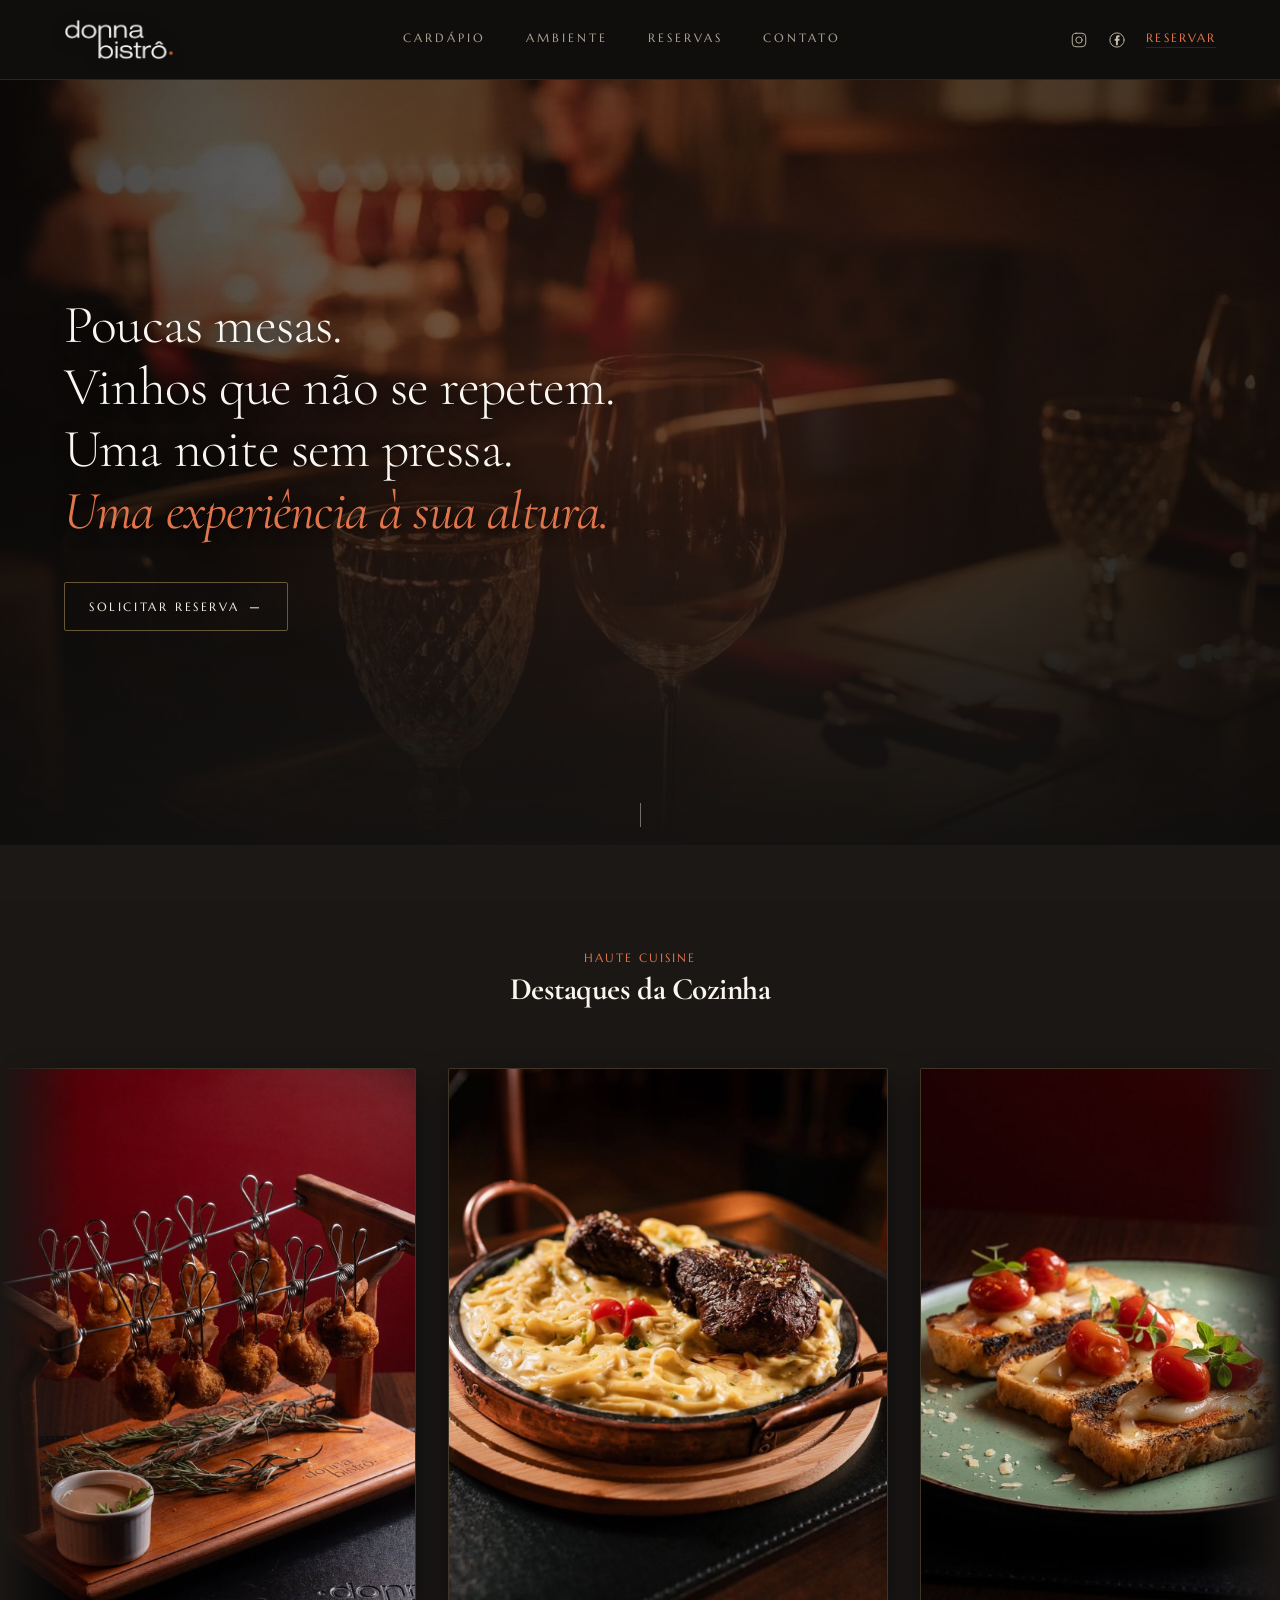
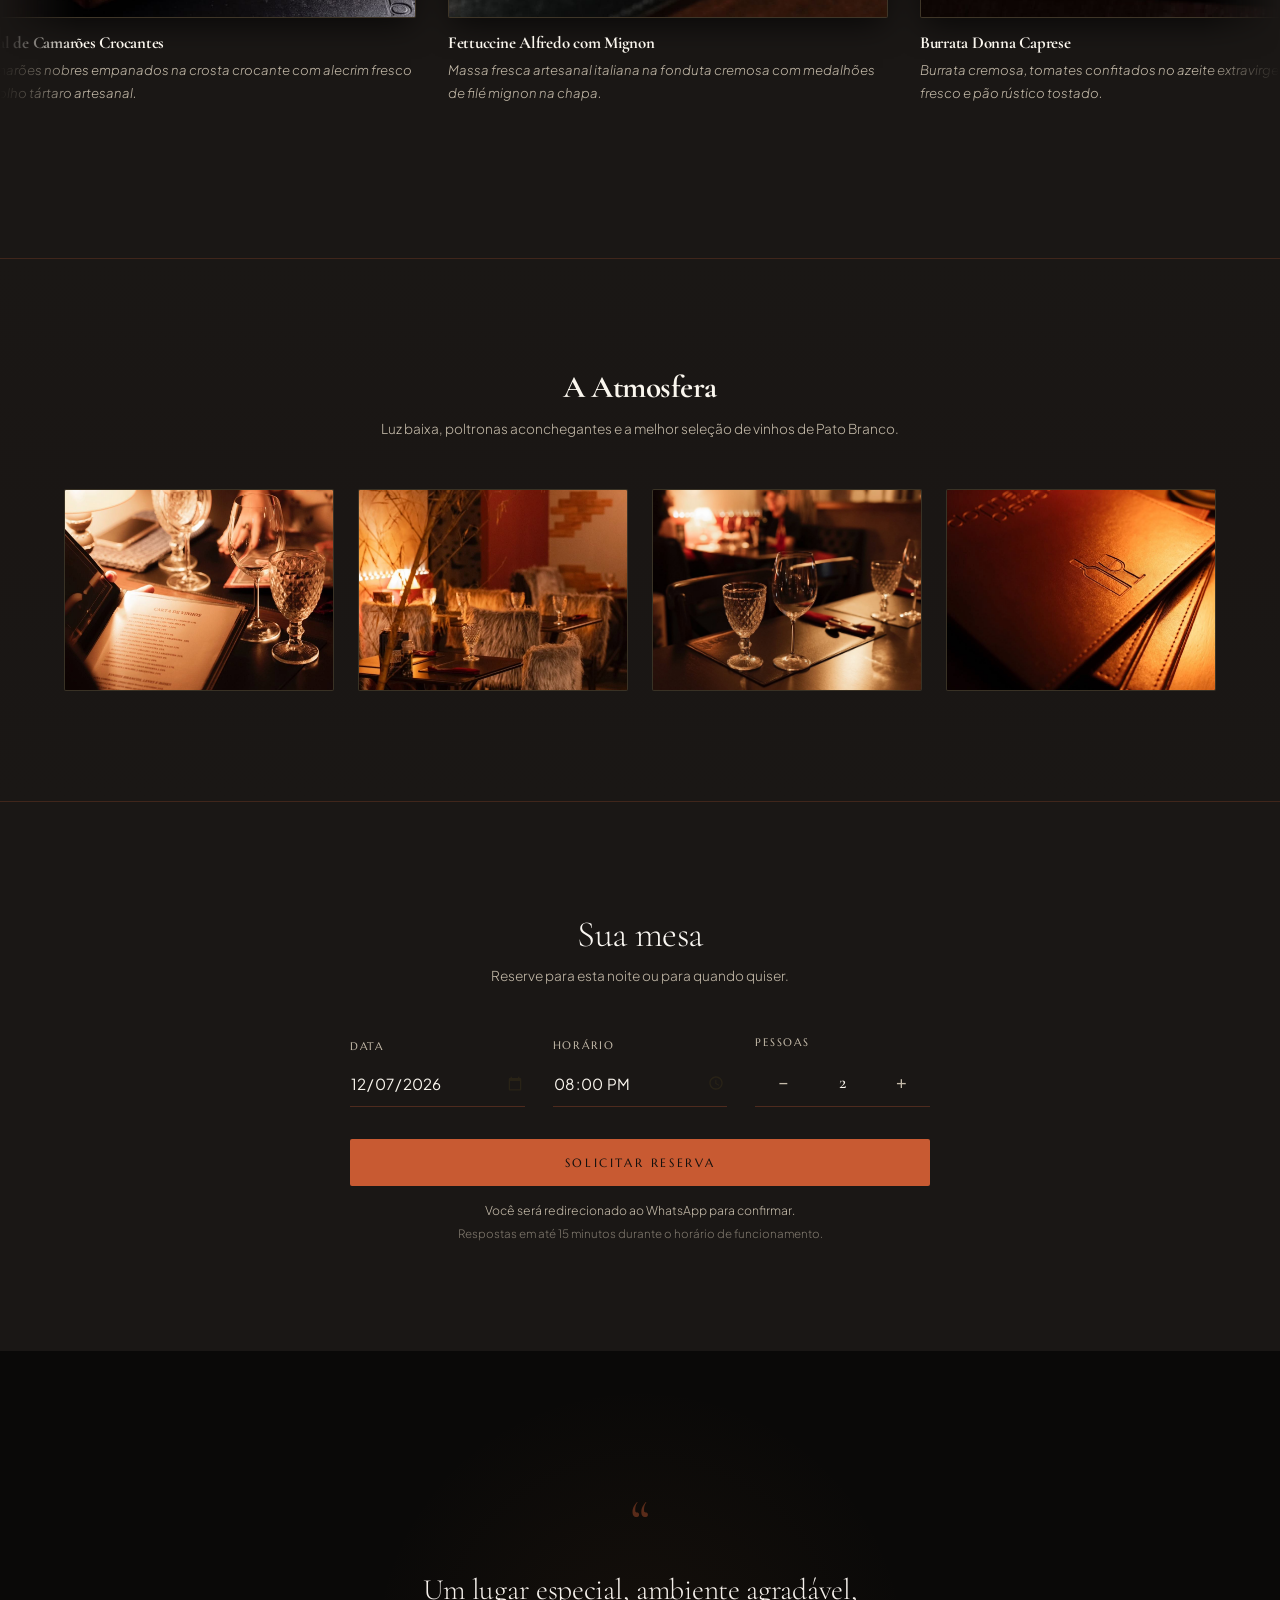
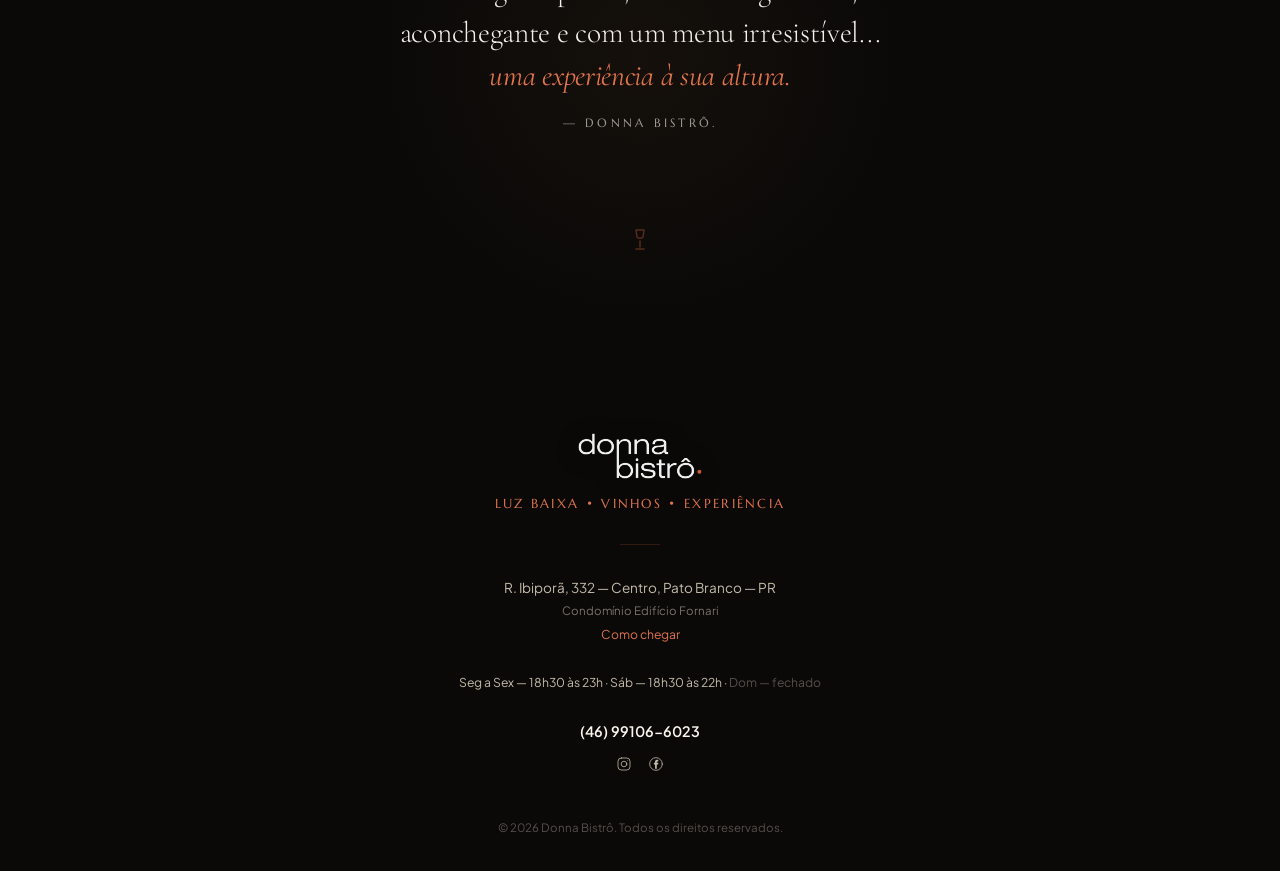
==== commit 9d034ac7: "Carrossel mais lento e com pratos maiores, nova logo, foto de tapioca - Reduz velocidade do auto-gli" ====
--- a/donnabistro/index.html
+++ b/donnabistro/index.html
@@ -39,7 +39,7 @@
   <link href="https://fonts.googleapis.com/css2?family=Cormorant+Garamond:ital,wght@0,300;0,400;0,600;1,300;1,400;1,600&family=Marcellus&family=Plus+Jakarta+Sans:wght@300;400;500;600&display=swap" rel="stylesheet">
 
   <!-- CSS Principal -->
-  <link rel="stylesheet" href="./style.css?v=4.2">
+  <link rel="stylesheet" href="./style.css?v=4.3">
 
   <!-- Schema.org / Restaurant Structured Data (SEO Local & Rich Results) -->
   <script type="application/ld+json">
@@ -97,9 +97,8 @@
 
     <!-- Header Fixo com Navegação Sticky (Glassmorphism) -->
     <header class="site-header">
-      <a href="#hero" class="brand-wrapper">
-        <span class="brand-name">donna bistrô</span>
-        <span class="brand-dot">.</span>
+      <a href="#hero" class="brand-wrapper" aria-label="Donna Bistrô">
+        <img src="images/logo-donna-bistro.png" alt="donna bistrô." class="brand-logo-img" width="919" height="351">
       </a>
 
       <div class="header-actions">
@@ -204,10 +203,10 @@
 
                 <article class="carousel-slide">
                   <div class="carousel-slide-media">
-                    <img src="images/prato-brownie-chapa.jpg" alt="Brownie na Chapa Fumegante Donna Bistrô" loading="lazy" decoding="async" width="480" height="600">
-                  </div>
-                  <h3 class="carousel-slide-title">Brownie na Chapa Fumegante</h3>
-                  <p class="carousel-slide-desc">Brownie artesanal servido na chapa de ferro quente com calda aveludada (ideal para compartilhar).</p>
+                    <img src="images/prato-dados-tapioca.jpg" alt="Dados de Tapioca Crocante Donna Bistrô" loading="lazy" decoding="async" width="480" height="600">
+                  </div>
+                  <h3 class="carousel-slide-title">Dados de Tapioca Crocante</h3>
+                  <p class="carousel-slide-desc">Cubos de tapioca dourados e crocantes, coroados com carne desfiada aromática e ervas frescas, acompanhados de compota agridoce de pimenta.</p>
                 </article>
               </div>
 
@@ -254,10 +253,10 @@
 
                 <article class="carousel-slide">
                   <div class="carousel-slide-media">
-                    <img src="images/prato-brownie-chapa.jpg" alt="" loading="lazy" decoding="async" width="480" height="600">
-                  </div>
-                  <h3 class="carousel-slide-title">Brownie na Chapa Fumegante</h3>
-                  <p class="carousel-slide-desc">Brownie artesanal servido na chapa de ferro quente com calda aveludada (ideal para compartilhar).</p>
+                    <img src="images/prato-dados-tapioca.jpg" alt="" loading="lazy" decoding="async" width="480" height="600">
+                  </div>
+                  <h3 class="carousel-slide-title">Dados de Tapioca Crocante</h3>
+                  <p class="carousel-slide-desc">Cubos de tapioca dourados e crocantes, coroados com carne desfiada aromática e ervas frescas, acompanhados de compota agridoce de pimenta.</p>
                 </article>
               </div>
 
@@ -349,7 +348,9 @@
     <footer class="site-footer" id="contato">
       <div class="footer-inner">
         <div class="footer-brand">
-          <div class="footer-logo">donna bistrô<span>.</span></div>
+          <a href="#hero" class="footer-logo-link" aria-label="Donna Bistrô">
+            <img src="images/logo-donna-bistro.png" alt="donna bistrô." class="footer-logo-img" width="919" height="351">
+          </a>
           <div class="footer-tagline">Luz Baixa &bull; Vinhos &bull; Experiência</div>
         </div>
 
@@ -391,6 +392,6 @@
   </div>
 
   <!-- JavaScript Principal -->
-  <script src="./script.js?v=4.2.1"></script>
+  <script src="./script.js?v=4.3"></script>
 </body>
 </html>
--- a/donnabistro/style.css
+++ b/donnabistro/style.css
@@ -153,26 +153,24 @@
 
 .brand-wrapper {
   display: flex;
-  align-items: baseline;
-  gap: 3px;
+  align-items: center;
   text-decoration: none;
   order: 1;
 }
 
-.brand-name {
-  font-family: var(--font-serif);
-  font-feature-settings: var(--serif-features);
-  font-size: 1.4rem;
-  font-weight: 700;
-  color: var(--creme);
-  letter-spacing: -0.015em;
-  text-transform: lowercase;
-}
-
-.brand-dot {
-  color: var(--terracota);
-  font-size: 1.4rem;
-  font-weight: 900;
+.brand-logo-img {
+  height: 36px;
+  width: auto;
+  max-width: 140px;
+  display: block;
+  object-fit: contain;
+  filter: drop-shadow(0 2px 8px rgba(0, 0, 0, 0.4));
+  transition: opacity 250ms ease, transform 250ms ease;
+}
+
+.brand-logo-img:hover {
+  opacity: 0.92;
+  transform: scale(1.02);
 }
 
 /* Ações do cabeçalho: ícones sociais discretos + link de reserva
@@ -535,13 +533,13 @@
 .carousel-track-group {
   display: flex;
   flex-shrink: 0;
-  gap: 16px;
-  padding-right: 16px;
+  gap: 20px;
+  padding-right: 20px;
 }
 
 .carousel-slide {
   flex: 0 0 auto;
-  width: 250px;
+  width: 300px;
   display: flex;
   flex-direction: column;
   transition: transform 300ms var(--ease-spring);
@@ -1036,17 +1034,25 @@
   text-align: center;
 }
 
-.footer-logo {
-  font-family: var(--font-serif);
-  font-feature-settings: var(--serif-features);
-  font-size: 2rem;
-  font-weight: 700;
-  letter-spacing: -0.015em;
-  color: var(--creme);
-}
-
-.footer-logo span {
-  color: var(--terracota);
+.footer-logo-link {
+  display: inline-block;
+  text-decoration: none;
+  transition: opacity 250ms ease, transform 250ms ease;
+}
+
+.footer-logo-link:hover {
+  opacity: 0.92;
+  transform: scale(1.02);
+}
+
+.footer-logo-img {
+  height: 48px;
+  width: auto;
+  max-width: 180px;
+  display: block;
+  margin: 0 auto;
+  object-fit: contain;
+  filter: drop-shadow(0 2px 10px rgba(0, 0, 0, 0.5));
 }
 
 .footer-tagline {
@@ -1194,6 +1200,10 @@
     margin: 0 auto;
     gap: 20px;
   }
+
+  .carousel-slide {
+    width: 340px;
+  }
 }
 
 @media (min-width: 1024px) {
@@ -1206,6 +1216,11 @@
     flex-wrap: nowrap;
     height: 80px;
     width: 100%;
+  }
+
+  .brand-logo-img {
+    height: 42px;
+    max-width: 170px;
   }
 
   .site-nav {
@@ -1273,7 +1288,12 @@
   }
 
   .carousel-slide {
-    width: 280px;
+    width: 440px;
+  }
+
+  .carousel-track-group {
+    gap: 32px;
+    padding-right: 32px;
   }
 
   .ambiente-section {
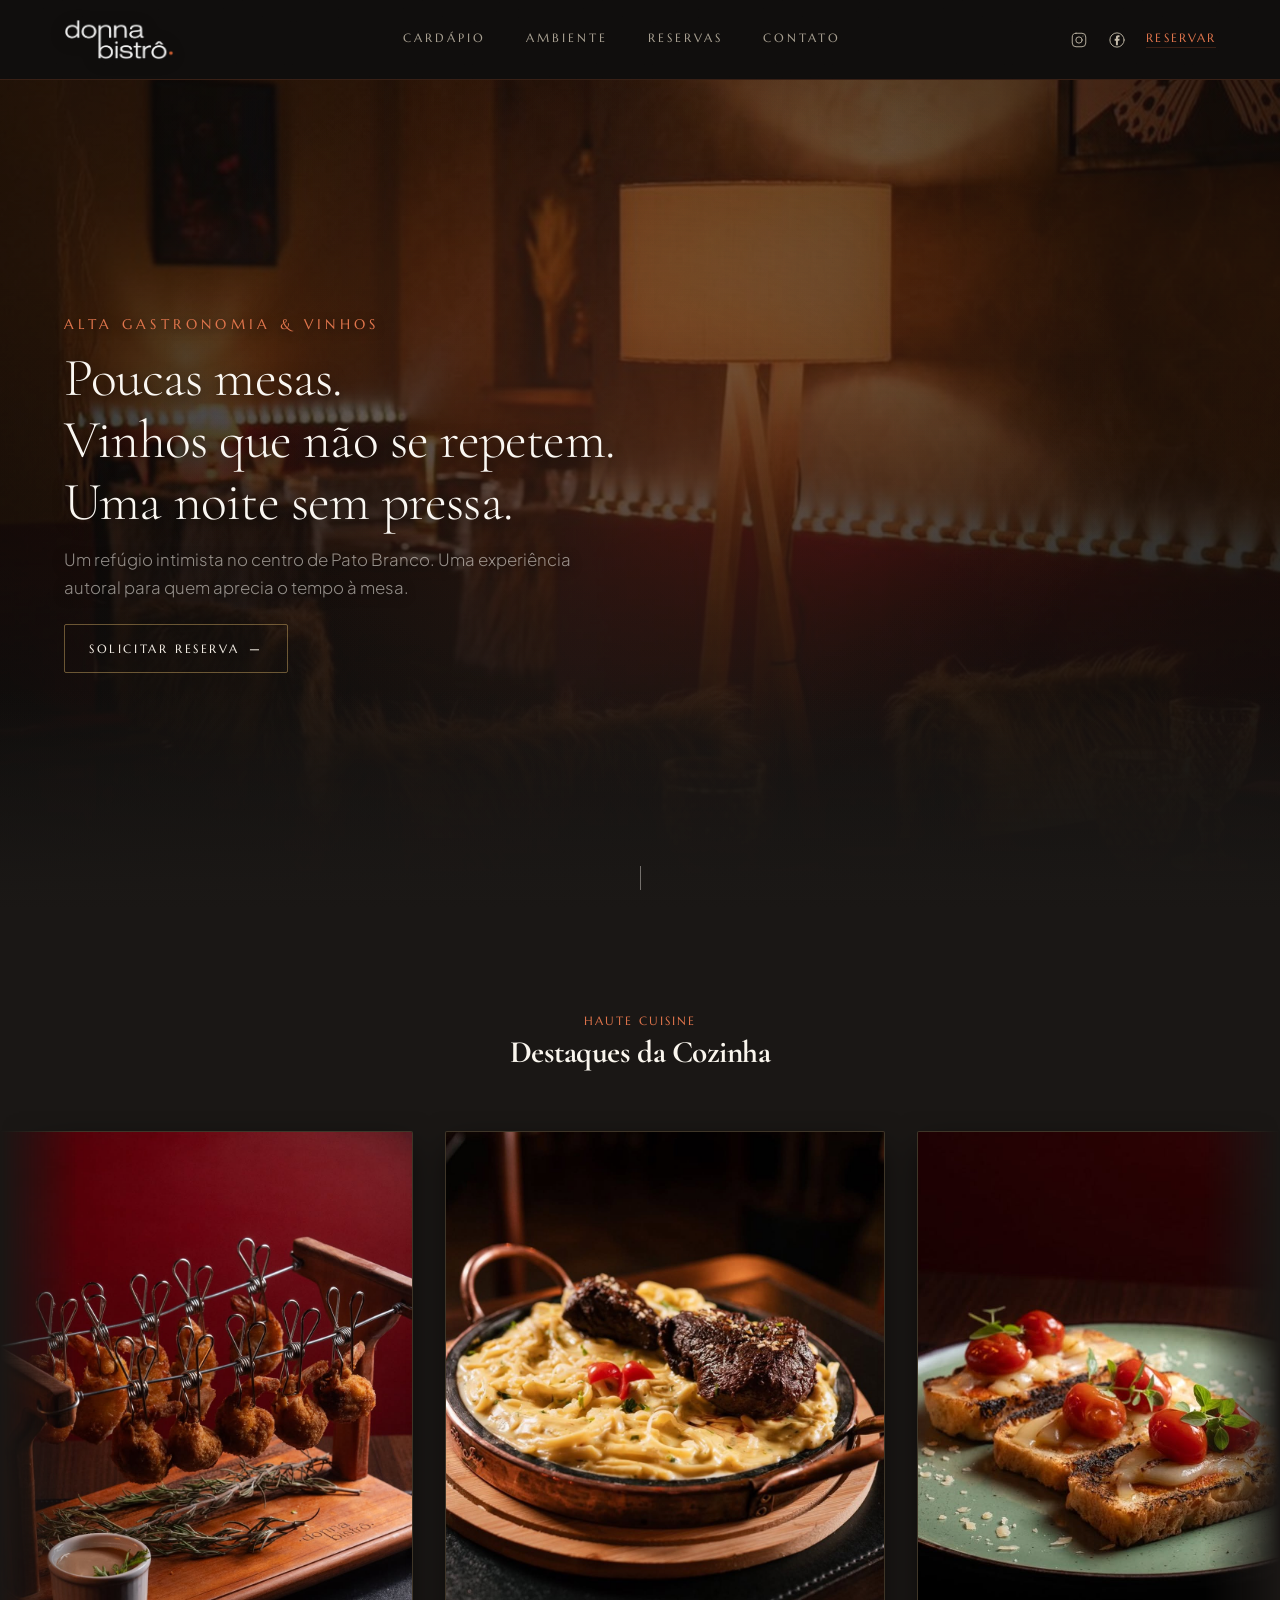
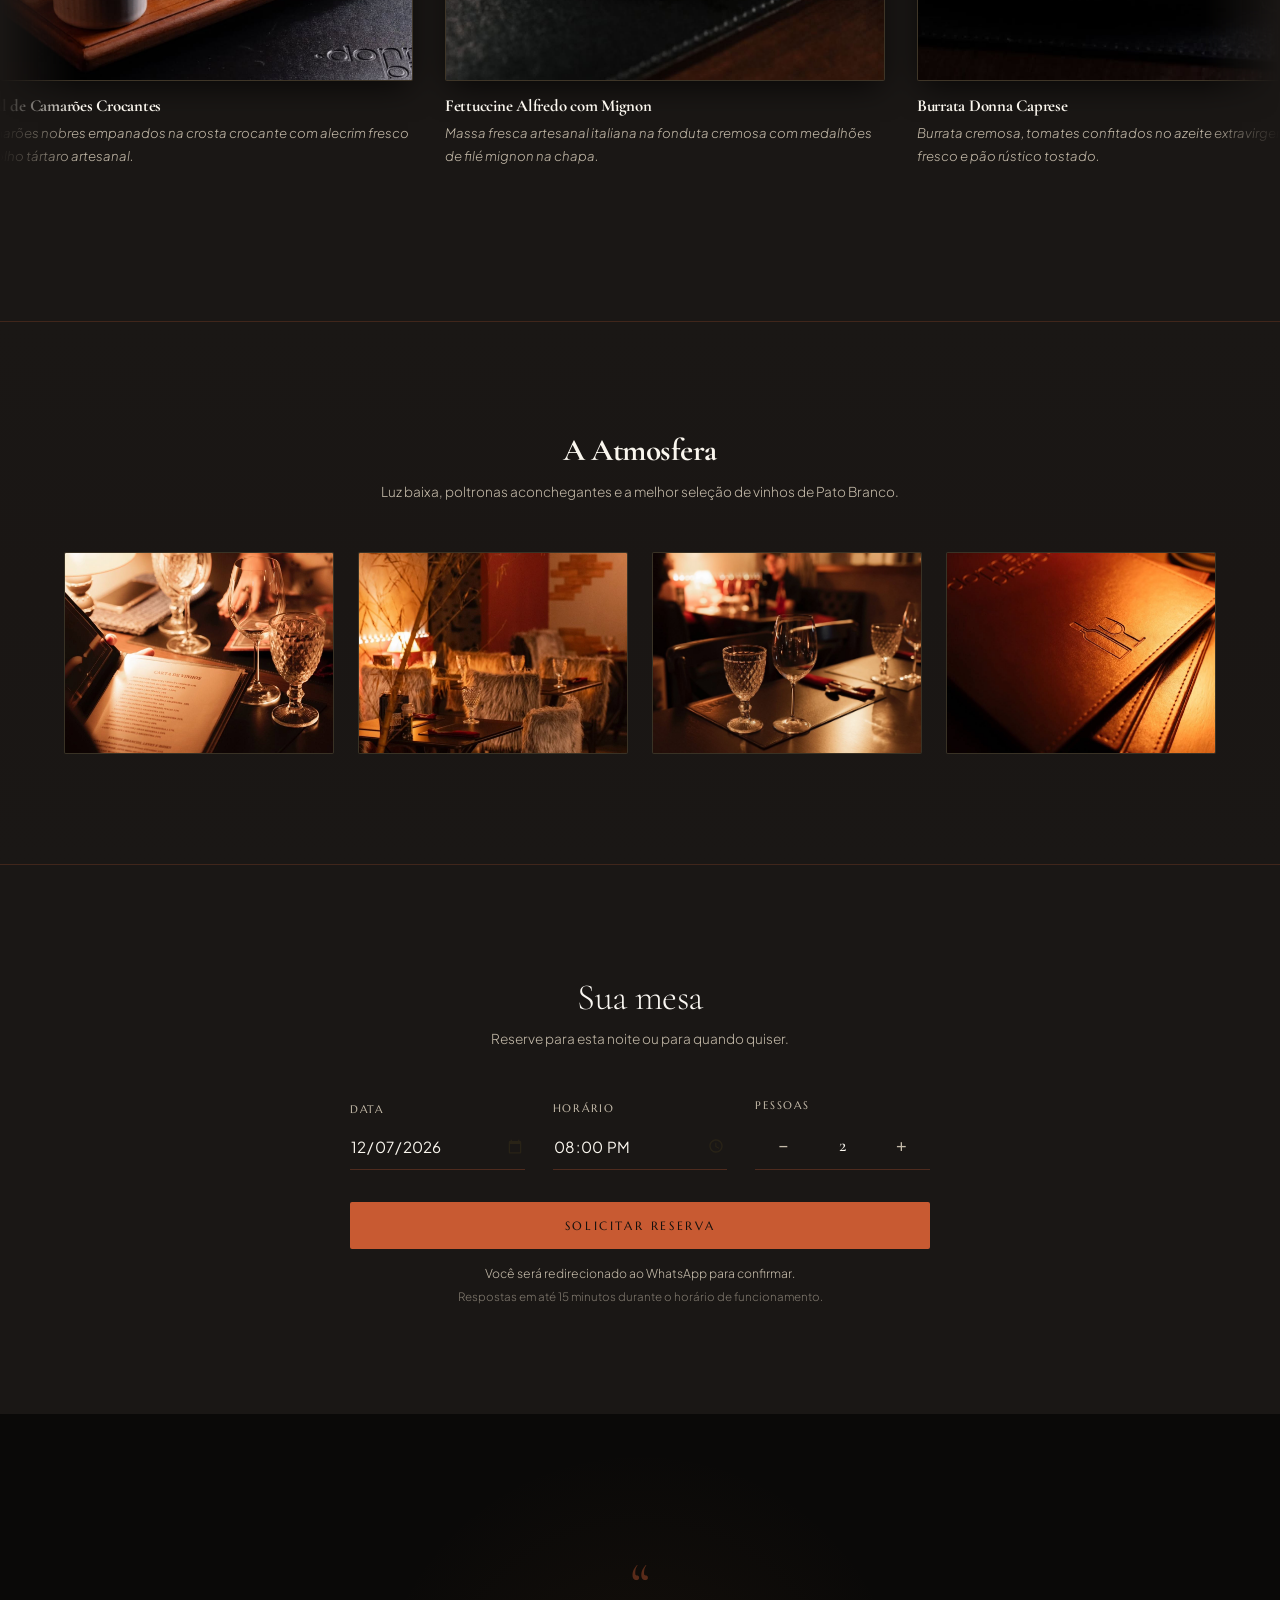
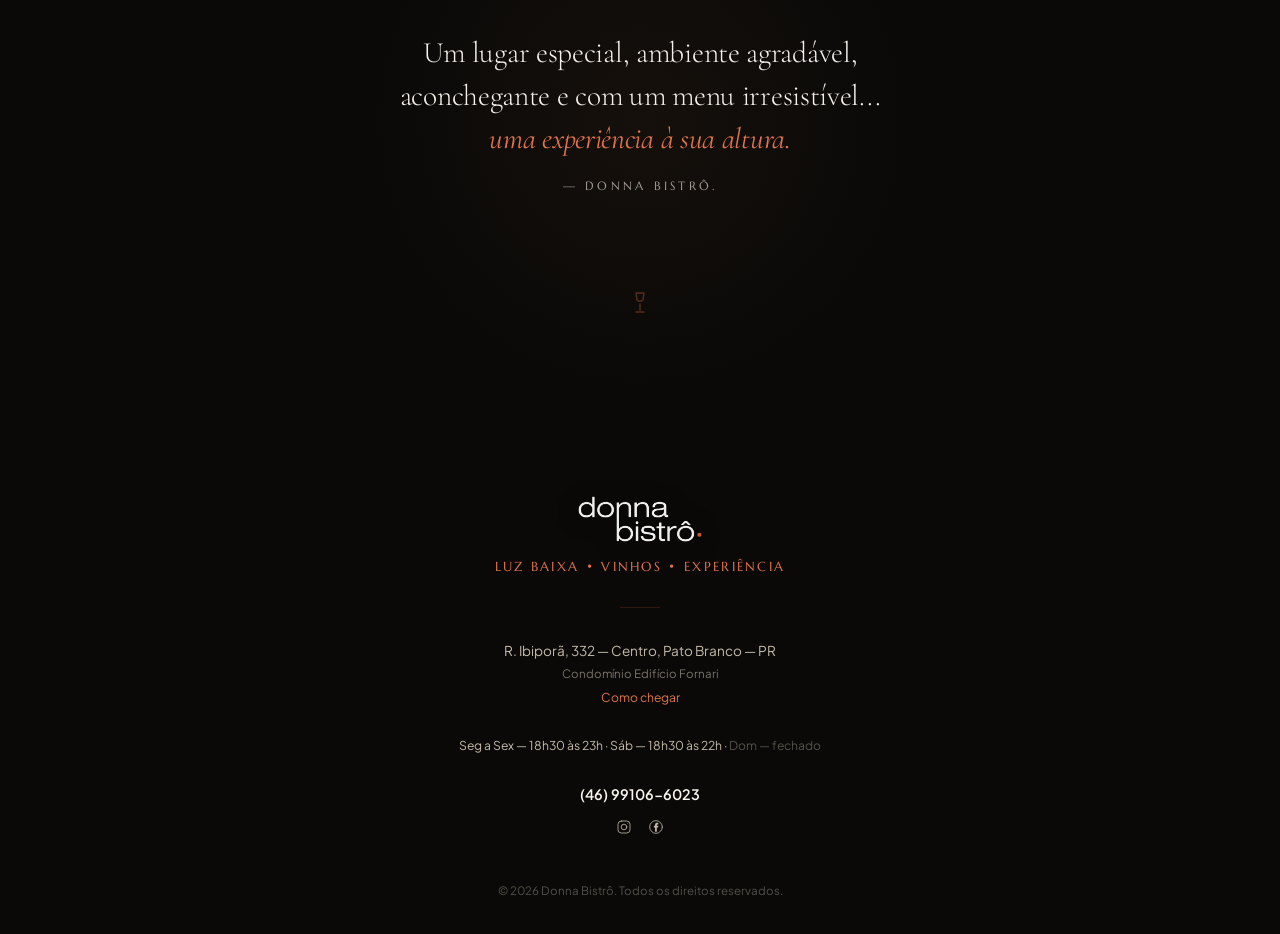
==== commit 2b9faf44: "Reestrutura a Hero Section com composicao editorial e nova foto - Troca a foto de fundo do hero por " ====
--- a/donnabistro/index.html
+++ b/donnabistro/index.html
@@ -39,7 +39,7 @@
   <link href="https://fonts.googleapis.com/css2?family=Cormorant+Garamond:ital,wght@0,300;0,400;0,600;1,300;1,400;1,600&family=Marcellus&family=Plus+Jakarta+Sans:wght@300;400;500;600&display=swap" rel="stylesheet">
 
   <!-- CSS Principal -->
-  <link rel="stylesheet" href="./style.css?v=4.3">
+  <link rel="stylesheet" href="./style.css?v=4.5">
 
   <!-- Schema.org / Restaurant Structured Data (SEO Local & Rich Results) -->
   <script type="application/ld+json">
@@ -131,13 +131,17 @@
       <!-- Hero Section (Cinematográfica & Meia-Luz) -->
       <section class="hero-section" id="hero">
         <div class="hero-bg" id="heroBg" style="background-image: url('images/hero-ambiente.jpg');"></div>
+        <div class="hero-scrim" id="heroScrim" aria-hidden="true"></div>
         <div class="hero-overlay"></div>
 
-        <div class="hero-content">
+        <div class="hero-content" id="heroContent">
+          <span class="hero-eyebrow" data-cms="hero.eyebrow">Alta Gastronomia &amp; Vinhos</span>
+
           <h1 class="hero-title">
             <span class="hero-title-words" id="heroTitleWords" data-cms="hero.title">Poucas mesas. Vinhos que não se repetem. Uma noite sem pressa.</span>
-            <em data-cms="hero.titleEmphasis">Uma experiência à sua altura.</em>
           </h1>
+
+          <p class="hero-subtitle" data-cms="hero.subtitle">Um refúgio intimista no centro de Pato Branco. Uma experiência autoral para quem aprecia o tempo à mesa.</p>
 
           <div class="hero-actions">
             <a href="#reservas" class="btn-luxury" id="heroCtaReserva">
@@ -392,6 +396,6 @@
   </div>
 
   <!-- JavaScript Principal -->
-  <script src="./script.js?v=4.3"></script>
+  <script src="./script.js?v=4.4"></script>
 </body>
 </html>
--- a/donnabistro/style.css
+++ b/donnabistro/style.css
@@ -227,7 +227,7 @@
   order: 3;
   flex: 0 0 100%;
   display: flex;
-  gap: 22px;
+  gap: 18px;
   overflow-x: auto;
   scrollbar-width: none;
   -ms-overflow-style: none;
@@ -240,9 +240,9 @@
 
 .nav-link {
   font-family: var(--font-label);
-  font-size: 0.75rem;
+  font-size: 0.66rem;
   font-weight: 400;
-  letter-spacing: 0.22em;
+  letter-spacing: 0.15em;
   text-transform: uppercase;
   color: var(--creme-muted);
   opacity: 0.85;
@@ -274,15 +274,41 @@
   overflow: hidden;
 }
 
+/* Fechamento suave no rodapé do Hero: dissolve a foto no preto aveludado
+   da própria seção (var(--bg-surface)) sem nenhuma linha de corte — a
+   próxima seção já nasce nessa mesma cor de fundo, então a transição
+   fica invisível. Puramente decorativo (pointer-events:none). */
+.hero-section::after {
+  content: '';
+  position: absolute;
+  inset: auto 0 0 0;
+  height: 220px;
+  background: linear-gradient(180deg, transparent 0%, var(--bg-surface) 100%);
+  z-index: 2;
+  pointer-events: none;
+}
+
 .hero-bg {
   position: absolute;
   inset: 0;
   background-size: cover;
-  background-position: center 25%;
+  background-position: center 45%;
   background-repeat: no-repeat;
   z-index: 0;
   animation: heroBreathe 12s ease-in-out infinite alternate;
   will-change: transform;
+}
+
+/* Escurecimento gradual controlado via JS (--hero-scrim atualizado no
+   scroll) — se soma à vinheta estática do .hero-overlay para "fechar"
+   visualmente o Hero conforme o usuário rola. */
+.hero-scrim {
+  position: absolute;
+  inset: 0;
+  background: var(--bg-noir);
+  opacity: 0;
+  z-index: 1;
+  pointer-events: none;
 }
 
 /* A variável --parallax-y é atualizada via JS (scroll, rAF-throttled) e somada
@@ -302,15 +328,30 @@
     radial-gradient(ellipse at 50% 40%, rgba(200, 90, 50, 0.18) 0%, rgba(200, 90, 50, 0) 55%),
     radial-gradient(ellipse at 50% 50%, transparent 30%, rgba(8, 7, 6, 0.6) 100%),
     linear-gradient(180deg, rgba(13, 12, 11, 0.45) 0%, rgba(14, 12, 10, 0.78) 55%, var(--bg-surface) 100%);
-  z-index: 1;
+  z-index: 2;
 }
 
 .hero-content {
   position: relative;
-  z-index: 2;
+  z-index: 3;
   display: flex;
   flex-direction: column;
-  gap: 32px;
+  gap: 14px;
+  transition: opacity 0.15s linear;
+  will-change: opacity, transform;
+}
+
+/* Eyebrow editorial: pequeno rótulo em caixa alta acima do título, no
+   registro clássico de bistrô de luxo (ver TERMOS.md). */
+.hero-eyebrow {
+  font-family: var(--font-label);
+  font-size: 0.78rem;
+  font-weight: 500;
+  letter-spacing: 0.32em;
+  text-transform: uppercase;
+  color: var(--terracota-light);
+  text-shadow: 0 2px 10px rgba(0, 0, 0, 0.7);
+  animation: heroWordReveal 0.6s ease-out 0.1s backwards;
 }
 
 .hero-title {
@@ -339,14 +380,14 @@
   to { opacity: 1; transform: translateY(0); }
 }
 
-.hero-title em {
-  font-family: var(--font-serif);
-  font-feature-settings: var(--serif-features);
-  font-style: italic;
-  font-weight: 400;
-  letter-spacing: -0.015em;
-  color: var(--terracota-light);
-  display: block;
+.hero-subtitle {
+  font-family: var(--font-sans);
+  font-size: clamp(0.9rem, 1.6vw, 1.05rem);
+  font-weight: 300;
+  line-height: 1.65;
+  max-width: 480px;
+  color: var(--creme-dim);
+  text-shadow: 0 2px 12px rgba(0, 0, 0, 0.7);
   animation: heroSubtitleReveal 0.8s ease-out 1.2s backwards;
 }
 
@@ -376,11 +417,11 @@
   border-radius: 2px;
   color: #F5EFE6;
   font-family: var(--font-label);
-  font-size: 0.74rem;
+  font-size: 0.68rem;
   font-weight: 500;
-  letter-spacing: 0.22em;
+  letter-spacing: 0.18em;
   text-transform: uppercase;
-  padding: 16px 24px;
+  padding: 14px 22px;
   text-decoration: none;
   transition: background 0.4s var(--ease-out-organic), color 0.4s var(--ease-out-organic),
               border-color 0.4s var(--ease-out-organic), transform 150ms var(--ease-out-organic);
@@ -445,7 +486,7 @@
   width: 1px;
   height: 24px;
   background: rgba(250, 246, 238, 0.4);
-  z-index: 2;
+  z-index: 3;
   animation: heroScrollBob 2s ease-in-out infinite;
 }
 
@@ -539,7 +580,7 @@
 
 .carousel-slide {
   flex: 0 0 auto;
-  width: 300px;
+  width: 270px;
   display: flex;
   flex-direction: column;
   transition: transform 300ms var(--ease-spring);
@@ -800,13 +841,13 @@
   border-radius: 2px;
   color: var(--bg-noir);
   font-family: var(--font-label);
-  font-size: 0.74rem;
+  font-size: 0.68rem;
   font-weight: 500;
-  letter-spacing: 0.22em;
+  letter-spacing: 0.18em;
   text-transform: uppercase;
   text-align: center;
   text-decoration: none;
-  padding: 16px 24px;
+  padding: 14px 22px;
   cursor: pointer;
   transition: background-color 300ms ease;
 }
@@ -1211,6 +1252,13 @@
     opacity: 0.025;
   }
 
+  .btn-luxury,
+  .reservas-cta {
+    font-size: 0.74rem;
+    letter-spacing: 0.22em;
+    padding: 16px 24px;
+  }
+
   .site-header {
     padding: 0 clamp(32px, 5vw, 80px);
     flex-wrap: nowrap;
@@ -1242,7 +1290,7 @@
   }
 
   .hero-section {
-    min-height: 85vh;
+    min-height: 92vh;
     padding: 0 clamp(32px, 5vw, 80px);
     flex-direction: row;
     align-items: center;
@@ -1255,9 +1303,17 @@
     width: 100%;
   }
 
+  .hero-eyebrow {
+    font-size: 0.85rem;
+  }
+
   .hero-title {
     font-size: clamp(2.4rem, 4.2vw, 3.8rem);
     line-height: 1.15;
+  }
+
+  .hero-subtitle {
+    max-width: 520px;
   }
 
   .hero-actions {
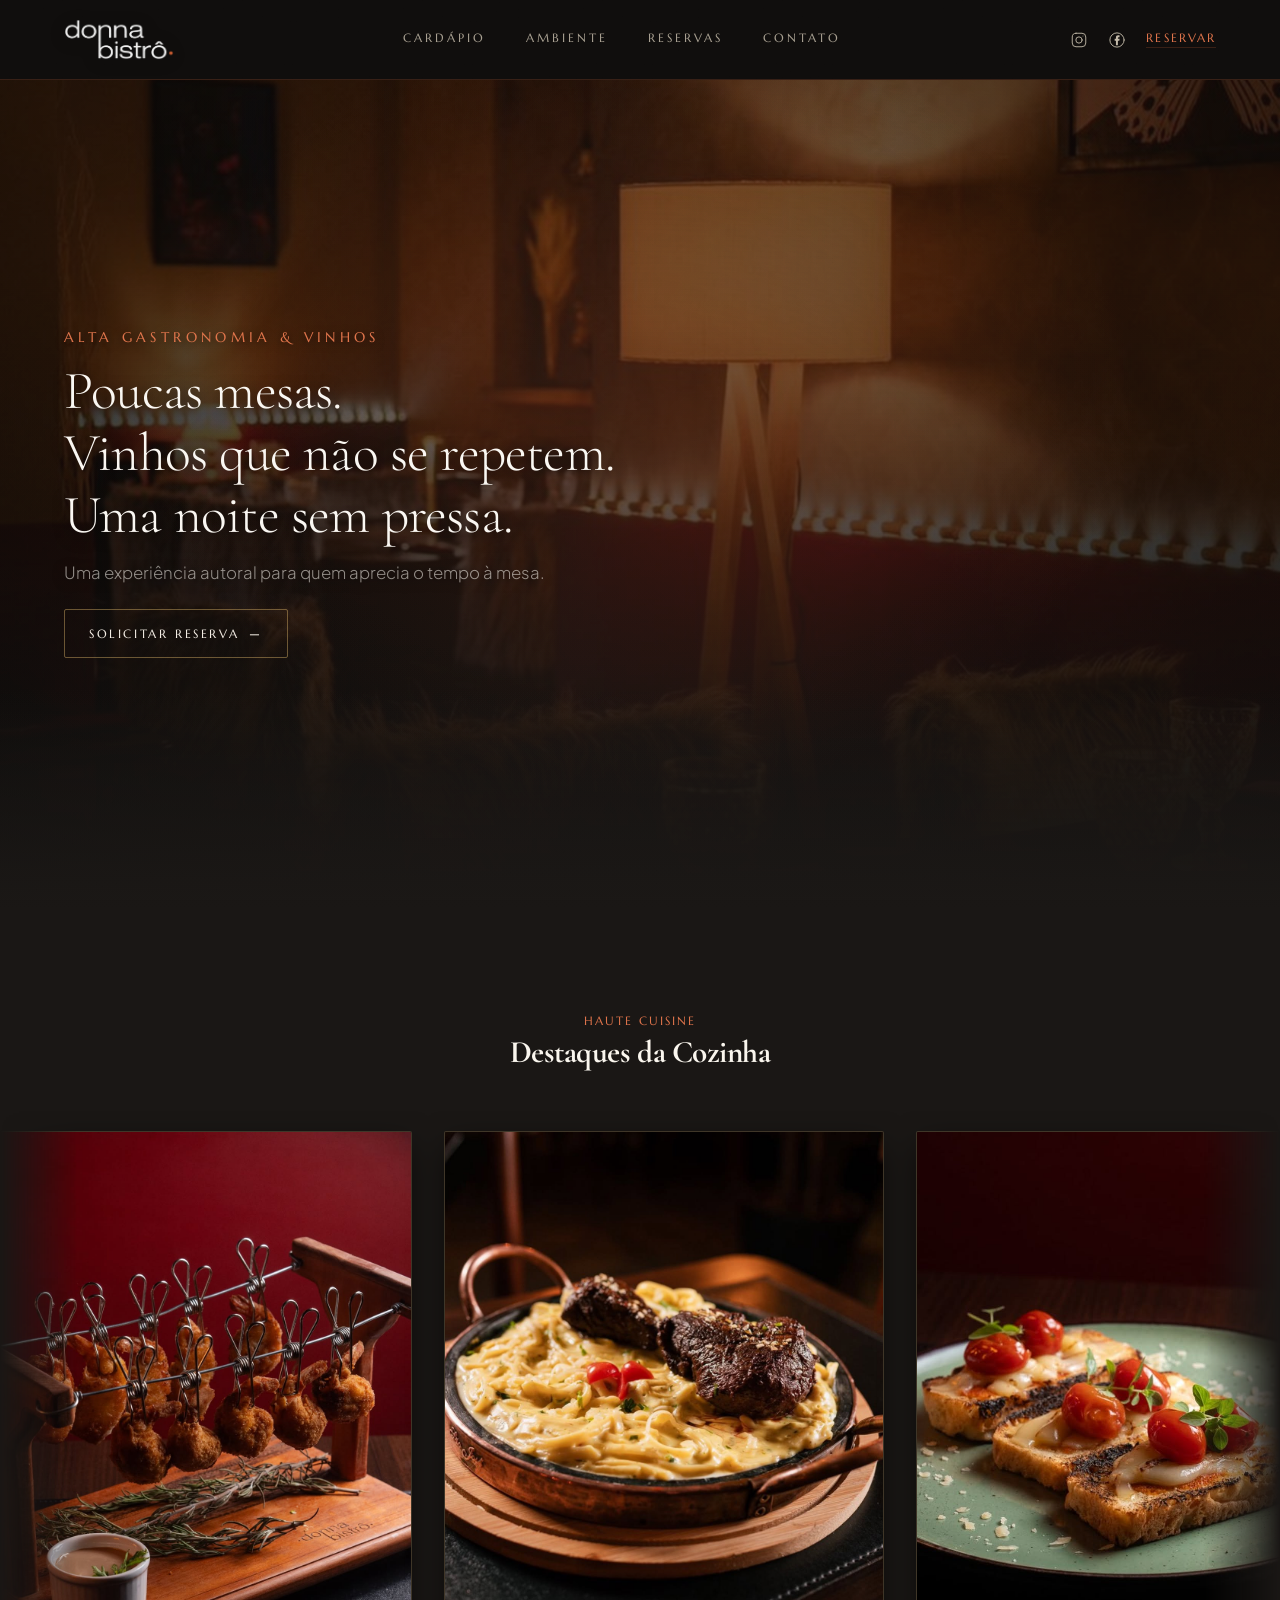
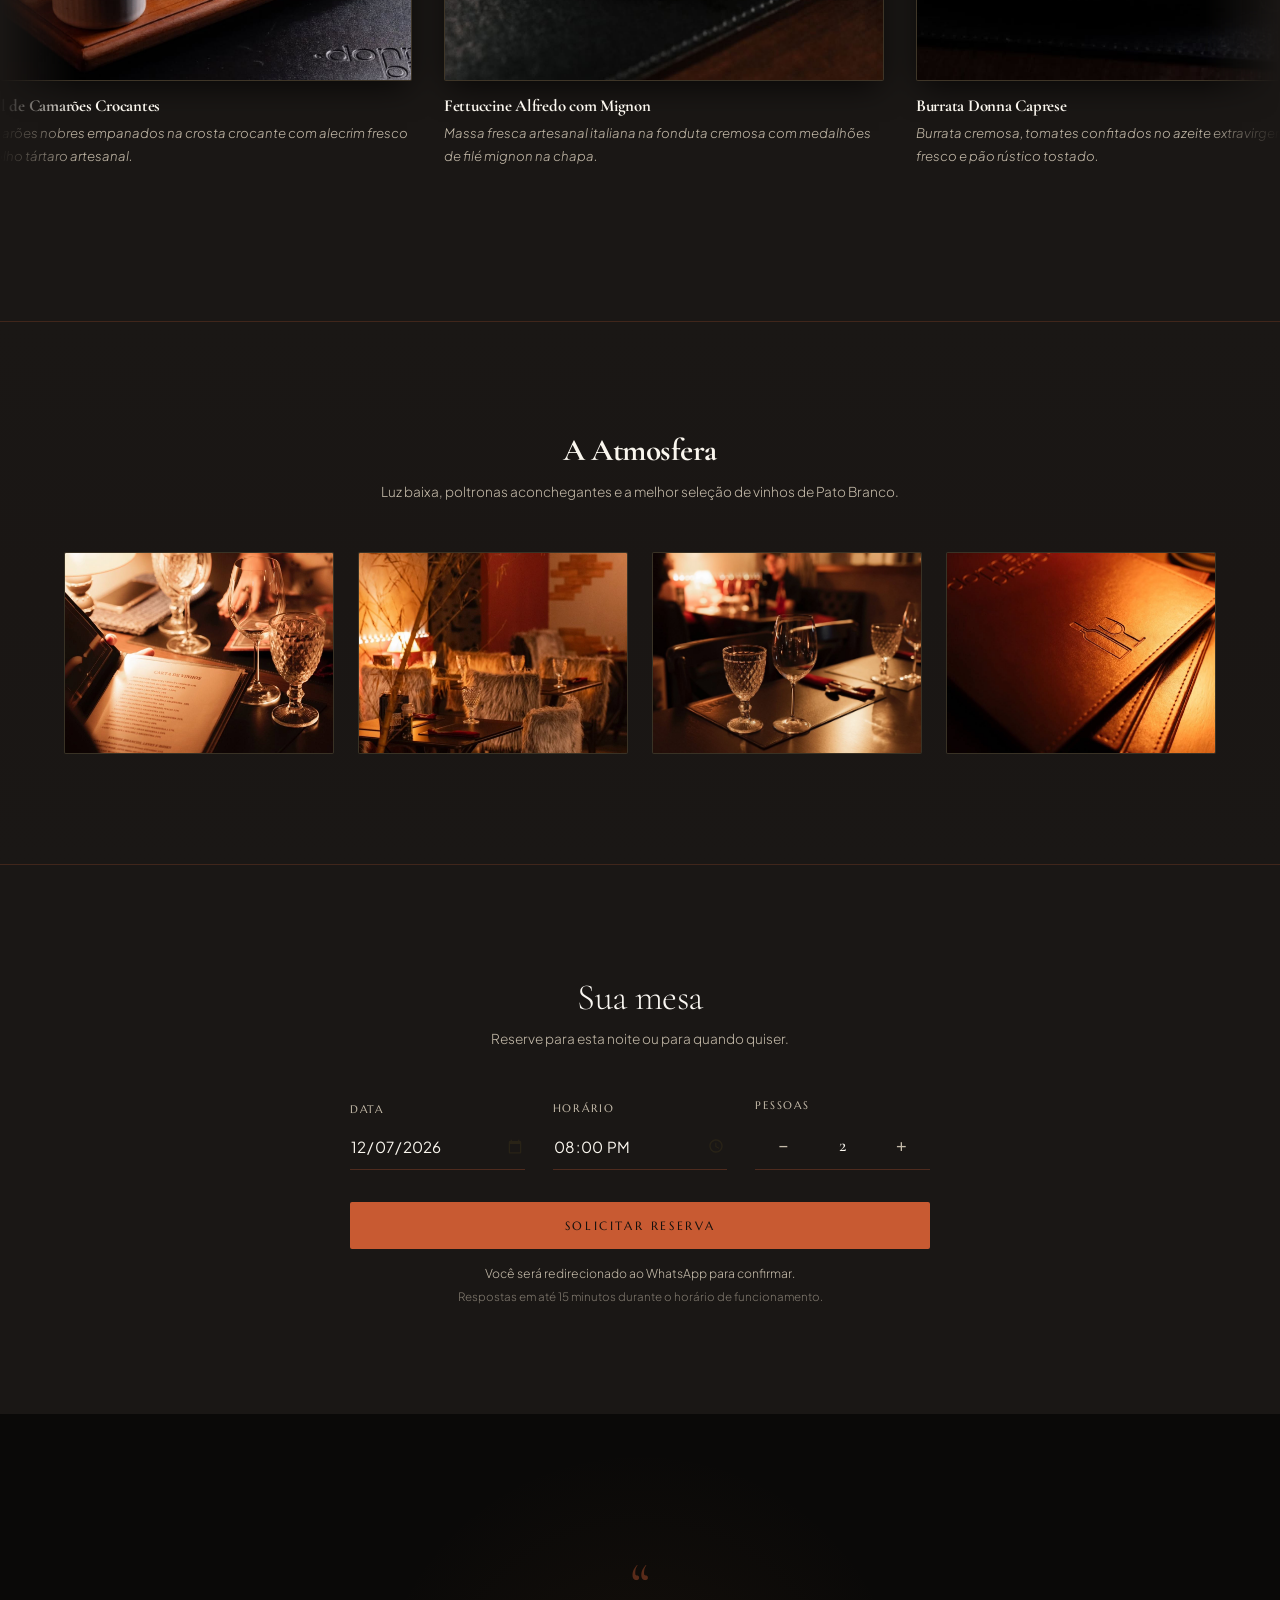
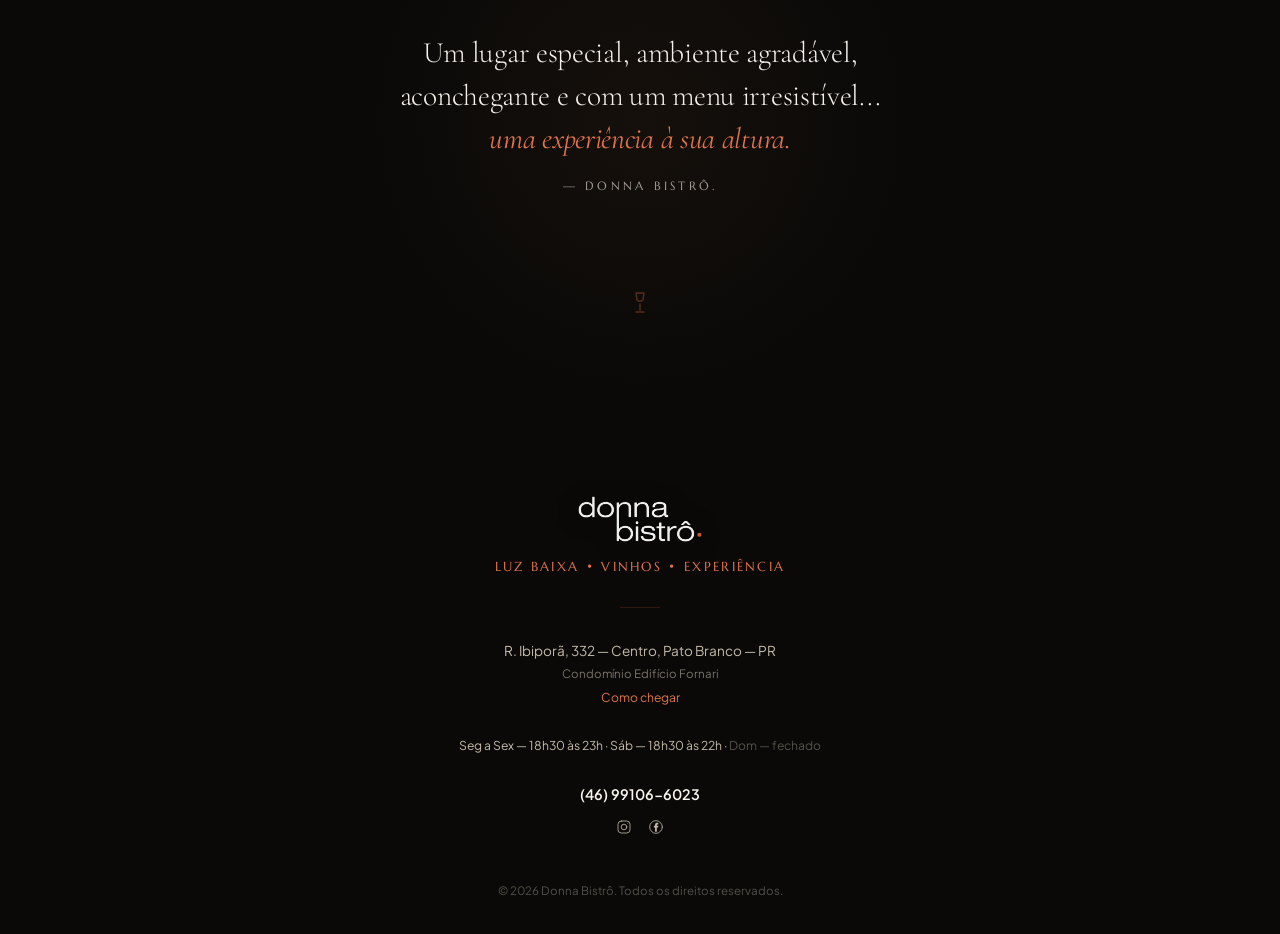
==== commit 117183f5: "Corrige alinhamento do hero no mobile e remove indicador de scroll - Ajusta padding horizontal do he" ====
--- a/donnabistro/index.html
+++ b/donnabistro/index.html
@@ -39,7 +39,7 @@
   <link href="https://fonts.googleapis.com/css2?family=Cormorant+Garamond:ital,wght@0,300;0,400;0,600;1,300;1,400;1,600&family=Marcellus&family=Plus+Jakarta+Sans:wght@300;400;500;600&display=swap" rel="stylesheet">
 
   <!-- CSS Principal -->
-  <link rel="stylesheet" href="./style.css?v=4.5">
+  <link rel="stylesheet" href="./style.css?v=4.6">
 
   <!-- Schema.org / Restaurant Structured Data (SEO Local & Rich Results) -->
   <script type="application/ld+json">
@@ -141,7 +141,7 @@
             <span class="hero-title-words" id="heroTitleWords" data-cms="hero.title">Poucas mesas. Vinhos que não se repetem. Uma noite sem pressa.</span>
           </h1>
 
-          <p class="hero-subtitle" data-cms="hero.subtitle">Um refúgio intimista no centro de Pato Branco. Uma experiência autoral para quem aprecia o tempo à mesa.</p>
+          <p class="hero-subtitle" data-cms="hero.subtitle">Uma experiência autoral para quem aprecia o tempo à mesa.</p>
 
           <div class="hero-actions">
             <a href="#reservas" class="btn-luxury" id="heroCtaReserva">
@@ -150,7 +150,6 @@
           </div>
         </div>
 
-        <div class="hero-scroll-indicator" aria-hidden="true"></div>
       </section>
 
       <!-- Destaques da Gastronomia (Carrossel Editorial) -->
--- a/donnabistro/style.css
+++ b/donnabistro/style.css
@@ -267,7 +267,7 @@
 .hero-section {
   position: relative;
   min-height: 560px;
-  padding: 60px 22px 36px;
+  padding: 60px 20px 36px;
   display: flex;
   flex-direction: column;
   justify-content: flex-end;
@@ -478,23 +478,6 @@
   transform: scale(0.97);
 }
 
-/* Indicador de Scroll — traço vertical pulsante no rodapé do Hero */
-.hero-scroll-indicator {
-  position: absolute;
-  bottom: 18px;
-  left: 50%;
-  width: 1px;
-  height: 24px;
-  background: rgba(250, 246, 238, 0.4);
-  z-index: 3;
-  animation: heroScrollBob 2s ease-in-out infinite;
-}
-
-@keyframes heroScrollBob {
-  0%, 100% { opacity: 0; transform: translateX(-50%) translateY(0); }
-  50% { opacity: 1; transform: translateX(-50%) translateY(8px); }
-}
-
 /* ==========================================================================
    DESTAQUES DA COZINHA — CARROSSEL EDITORIAL (#cardapio)
    ========================================================================== */
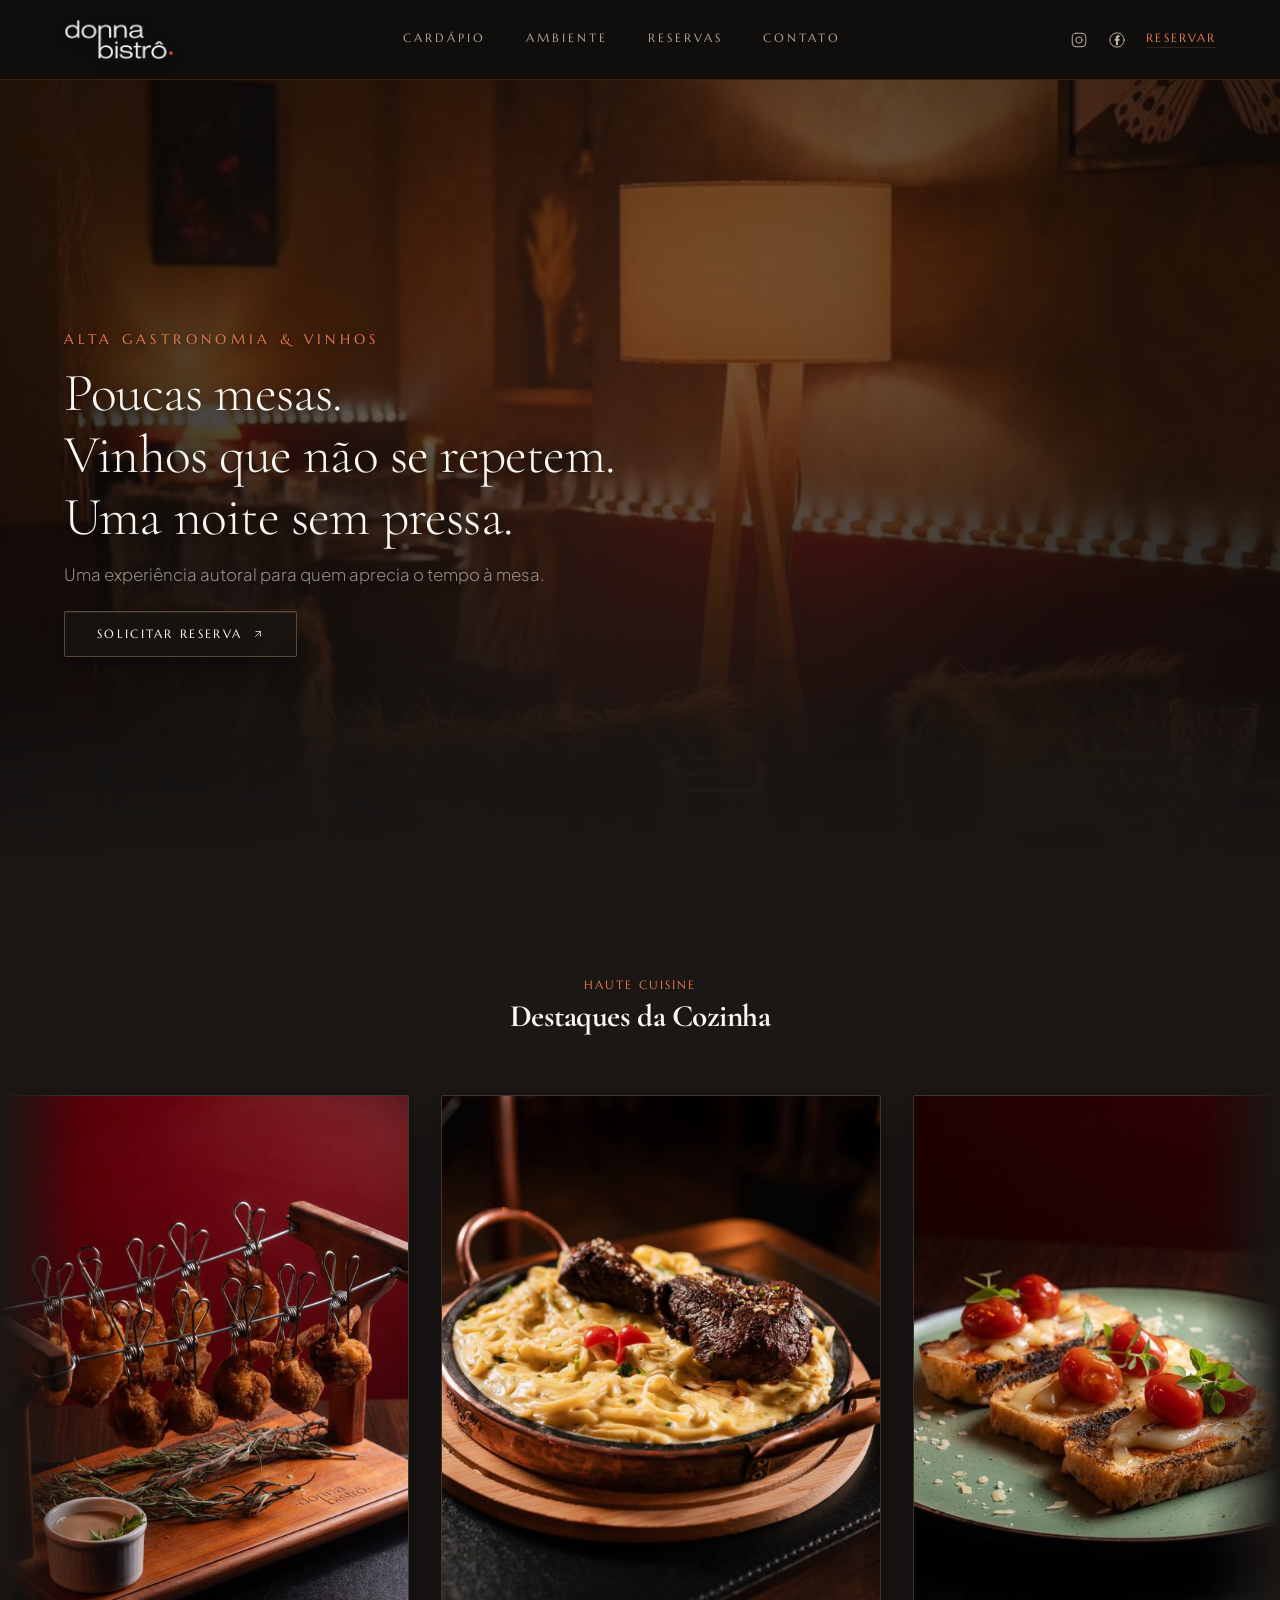
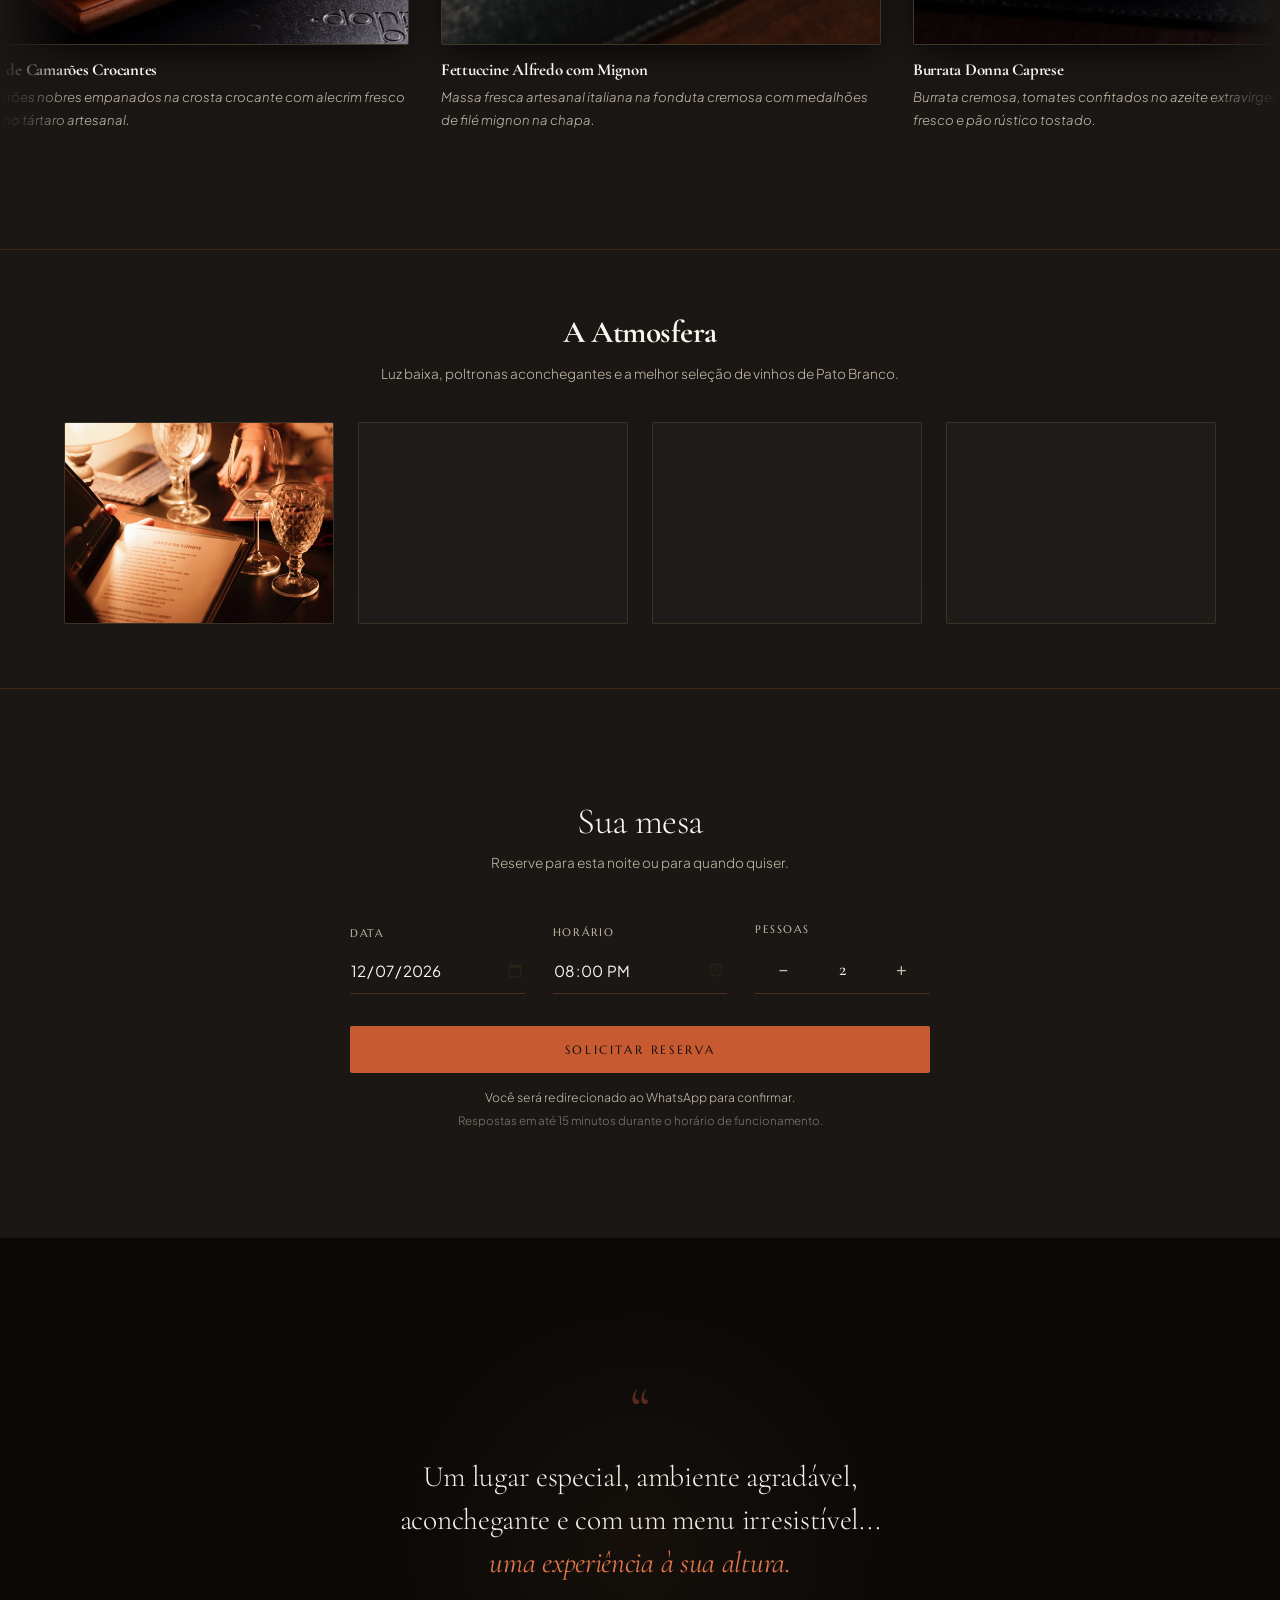
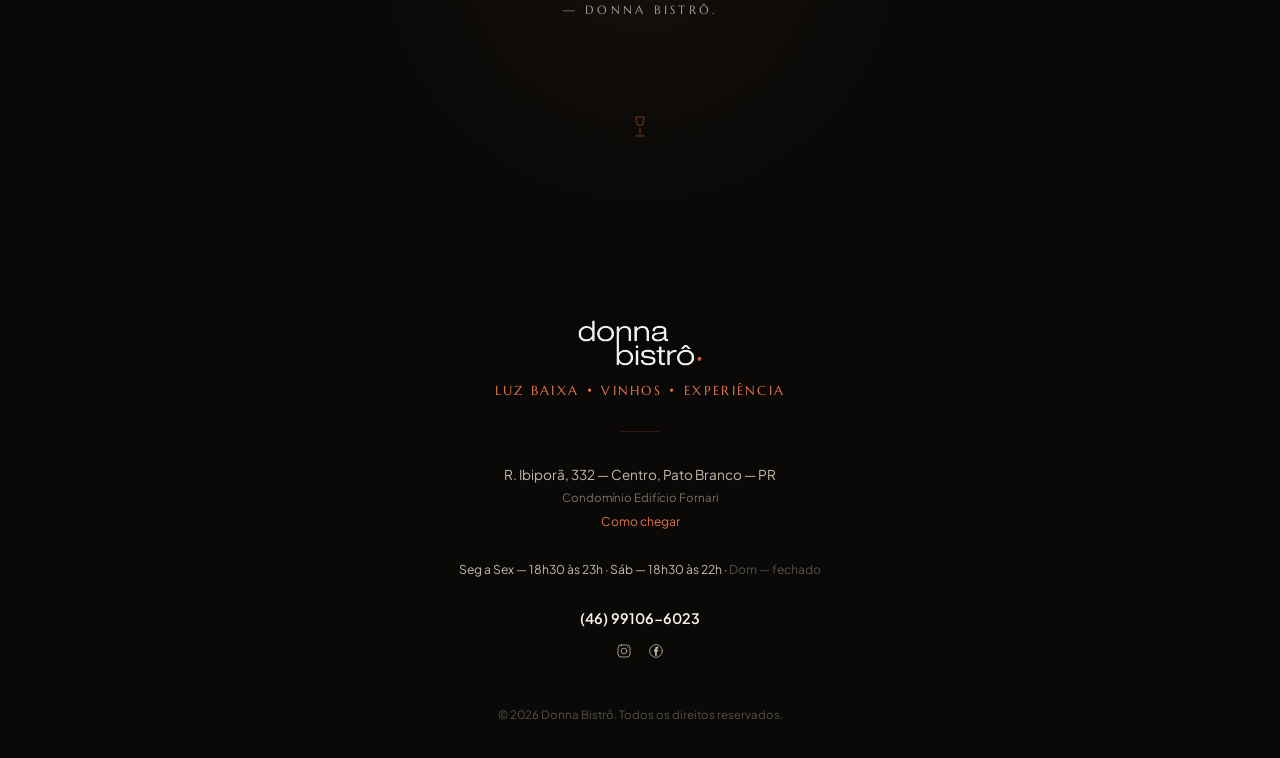
==== commit 9611e879: "Refina o CTA do hero e reduz espacamento entre cardapio/ambiente - Substitui o botao "Solicitar Rese" ====
--- a/donnabistro/index.html
+++ b/donnabistro/index.html
@@ -39,7 +39,7 @@
   <link href="https://fonts.googleapis.com/css2?family=Cormorant+Garamond:ital,wght@0,300;0,400;0,600;1,300;1,400;1,600&family=Marcellus&family=Plus+Jakarta+Sans:wght@300;400;500;600&display=swap" rel="stylesheet">
 
   <!-- CSS Principal -->
-  <link rel="stylesheet" href="./style.css?v=4.6">
+  <link rel="stylesheet" href="./style.css?v=4.7">
 
   <!-- Schema.org / Restaurant Structured Data (SEO Local & Rich Results) -->
   <script type="application/ld+json">
@@ -146,6 +146,10 @@
           <div class="hero-actions">
             <a href="#reservas" class="btn-luxury" id="heroCtaReserva">
               <span id="heroCtaLabel" data-cms="hero.ctaLabel">Solicitar Reserva</span>
+              <svg class="btn-luxury-arrow" width="12" height="12" viewBox="0 0 24 24" fill="none" stroke="currentColor" stroke-width="1.5" stroke-linecap="round" stroke-linejoin="round" aria-hidden="true">
+                <path d="M7 17L17 7"/>
+                <path d="M8 7h9v9"/>
+              </svg>
             </a>
           </div>
         </div>
--- a/donnabistro/style.css
+++ b/donnabistro/style.css
@@ -403,46 +403,55 @@
   margin-top: 8px;
 }
 
-/* Botão de hotelaria/gastronomia de luxo: fio de ouro, cantos retos,
-   caixa alta espaçada — nunca uma pílula sólida arredondada. Transform
-   (microinteração de toque) e cor (preenchimento no hover) transicionam
-   em velocidades diferentes para um feedback tátil mais autêntico. */
+/* Botão de hotelaria/gastronomia de luxo: glassmorphism noturno (fundo
+   aveludado translúcido + blur) em vez de uma caixa oca transparente, fio
+   de ouro champagne, cantos retos — nunca uma pílula sólida arredondada. */
 .btn-luxury {
   display: inline-flex;
   align-items: center;
   justify-content: center;
-  gap: 8px;
-  background: transparent;
-  border: 1px solid rgba(212, 175, 103, 0.45);
+  gap: 10px;
+  background: rgba(22, 19, 17, 0.75);
+  backdrop-filter: blur(12px);
+  -webkit-backdrop-filter: blur(12px);
+  border: 1px solid rgba(209, 178, 114, 0.35);
   border-radius: 2px;
-  color: #F5EFE6;
+  box-shadow: 0 8px 24px -4px rgba(0, 0, 0, 0.6), inset 0 1px 0 rgba(255, 255, 255, 0.08);
+  color: #FAF6EE;
   font-family: var(--font-label);
-  font-size: 0.68rem;
+  font-size: 0.72rem;
   font-weight: 500;
-  letter-spacing: 0.18em;
+  letter-spacing: 0.2em;
   text-transform: uppercase;
-  padding: 14px 22px;
+  padding: 15px 32px;
   text-decoration: none;
-  transition: background 0.4s var(--ease-out-organic), color 0.4s var(--ease-out-organic),
-              border-color 0.4s var(--ease-out-organic), transform 150ms var(--ease-out-organic);
+  transition: background 0.4s var(--ease-out-organic), border-color 0.4s var(--ease-out-organic),
+              box-shadow 0.4s var(--ease-out-organic), transform 150ms var(--ease-out-organic);
   cursor: pointer;
 }
 
-.btn-luxury::after {
-  content: '—';
-  font-family: var(--font-sans);
-  margin-left: 2px;
+/* Seta direcional discreta — substitui o travessão solto (clichê de
+   template automático) por um gesto editorial mais sutil. */
+.btn-luxury-arrow {
+  display: inline-flex;
+  flex-shrink: 0;
+  transition: transform 0.3s var(--ease-out-organic);
 }
 
 .btn-luxury:hover,
 .btn-luxury:focus-visible {
-  background: var(--ouro);
-  color: var(--bg-noir);
+  background: rgba(200, 90, 50, 0.22);
   border-color: var(--ouro);
+  box-shadow: 0 12px 30px rgba(0, 0, 0, 0.7), 0 0 20px rgba(209, 178, 114, 0.2);
+}
+
+.btn-luxury:hover .btn-luxury-arrow,
+.btn-luxury:focus-visible .btn-luxury-arrow {
+  transform: translate(2px, -2px);
 }
 
 .btn-luxury:active {
-  transform: scale(0.97);
+  transform: scale(0.98);
 }
 
 .btn-block {
@@ -452,12 +461,12 @@
 /* CTA do Hero — entrada on-mount (backwards segura o estado inicial durante
    o delay e libera opacity/transform de volta ao cascade normal ao terminar,
    para não brigar com a transição de :hover/:active abaixo) + glow pulsante
-   contínuo sincronizado com o fim da entrada (1.8s + 0.5s = 2.3s). */
+   contínuo sincronizado com o fim da entrada (1.8s + 0.5s = 2.3s). O glow
+   soma-se à sombra de profundidade do glassmorphism (não a substitui), e
+   pausa no hover para não competir com a sombra de :hover. */
 #heroCtaReserva {
   animation: heroCtaEntrance 0.5s ease-out 1.8s backwards,
              heroCtaGlow 4s ease-in-out 2.3s infinite;
-  transition: background 0.4s var(--ease-out-organic), color 0.4s var(--ease-out-organic),
-              border-color 0.4s var(--ease-out-organic), transform 0.2s ease-out;
 }
 
 @keyframes heroCtaEntrance {
@@ -466,16 +475,19 @@
 }
 
 @keyframes heroCtaGlow {
-  0%, 100% { box-shadow: 0 0 0px rgba(196, 122, 58, 0); }
-  50% { box-shadow: 0 0 12px rgba(196, 122, 58, 0.15); }
-}
-
-#heroCtaReserva:hover {
-  transform: scale(1.03);
-}
-
-#heroCtaReserva:active {
-  transform: scale(0.97);
+  0%, 100% {
+    box-shadow: 0 8px 24px -4px rgba(0, 0, 0, 0.6), inset 0 1px 0 rgba(255, 255, 255, 0.08),
+                0 0 0px rgba(209, 178, 114, 0);
+  }
+  50% {
+    box-shadow: 0 8px 24px -4px rgba(0, 0, 0, 0.6), inset 0 1px 0 rgba(255, 255, 255, 0.08),
+                0 0 16px rgba(209, 178, 114, 0.25);
+  }
+}
+
+#heroCtaReserva:hover,
+#heroCtaReserva:focus-visible {
+  animation-play-state: paused;
 }
 
 /* ==========================================================================
@@ -1235,7 +1247,6 @@
     opacity: 0.025;
   }
 
-  .btn-luxury,
   .reservas-cta {
     font-size: 0.74rem;
     letter-spacing: 0.22em;
@@ -1308,7 +1319,7 @@
   }
 
   .section-wrapper {
-    padding: 100px 0;
+    padding: 64px 0;
     width: 100%;
   }
 
@@ -1336,13 +1347,13 @@
   }
 
   .ambiente-section {
-    padding: 110px 0;
+    padding: 64px 0;
     width: 100%;
   }
 
   .ambiente-text-block {
     max-width: 800px;
-    margin: 0 auto 48px;
+    margin: 0 auto 36px;
     padding: 0 24px;
     text-align: center;
   }
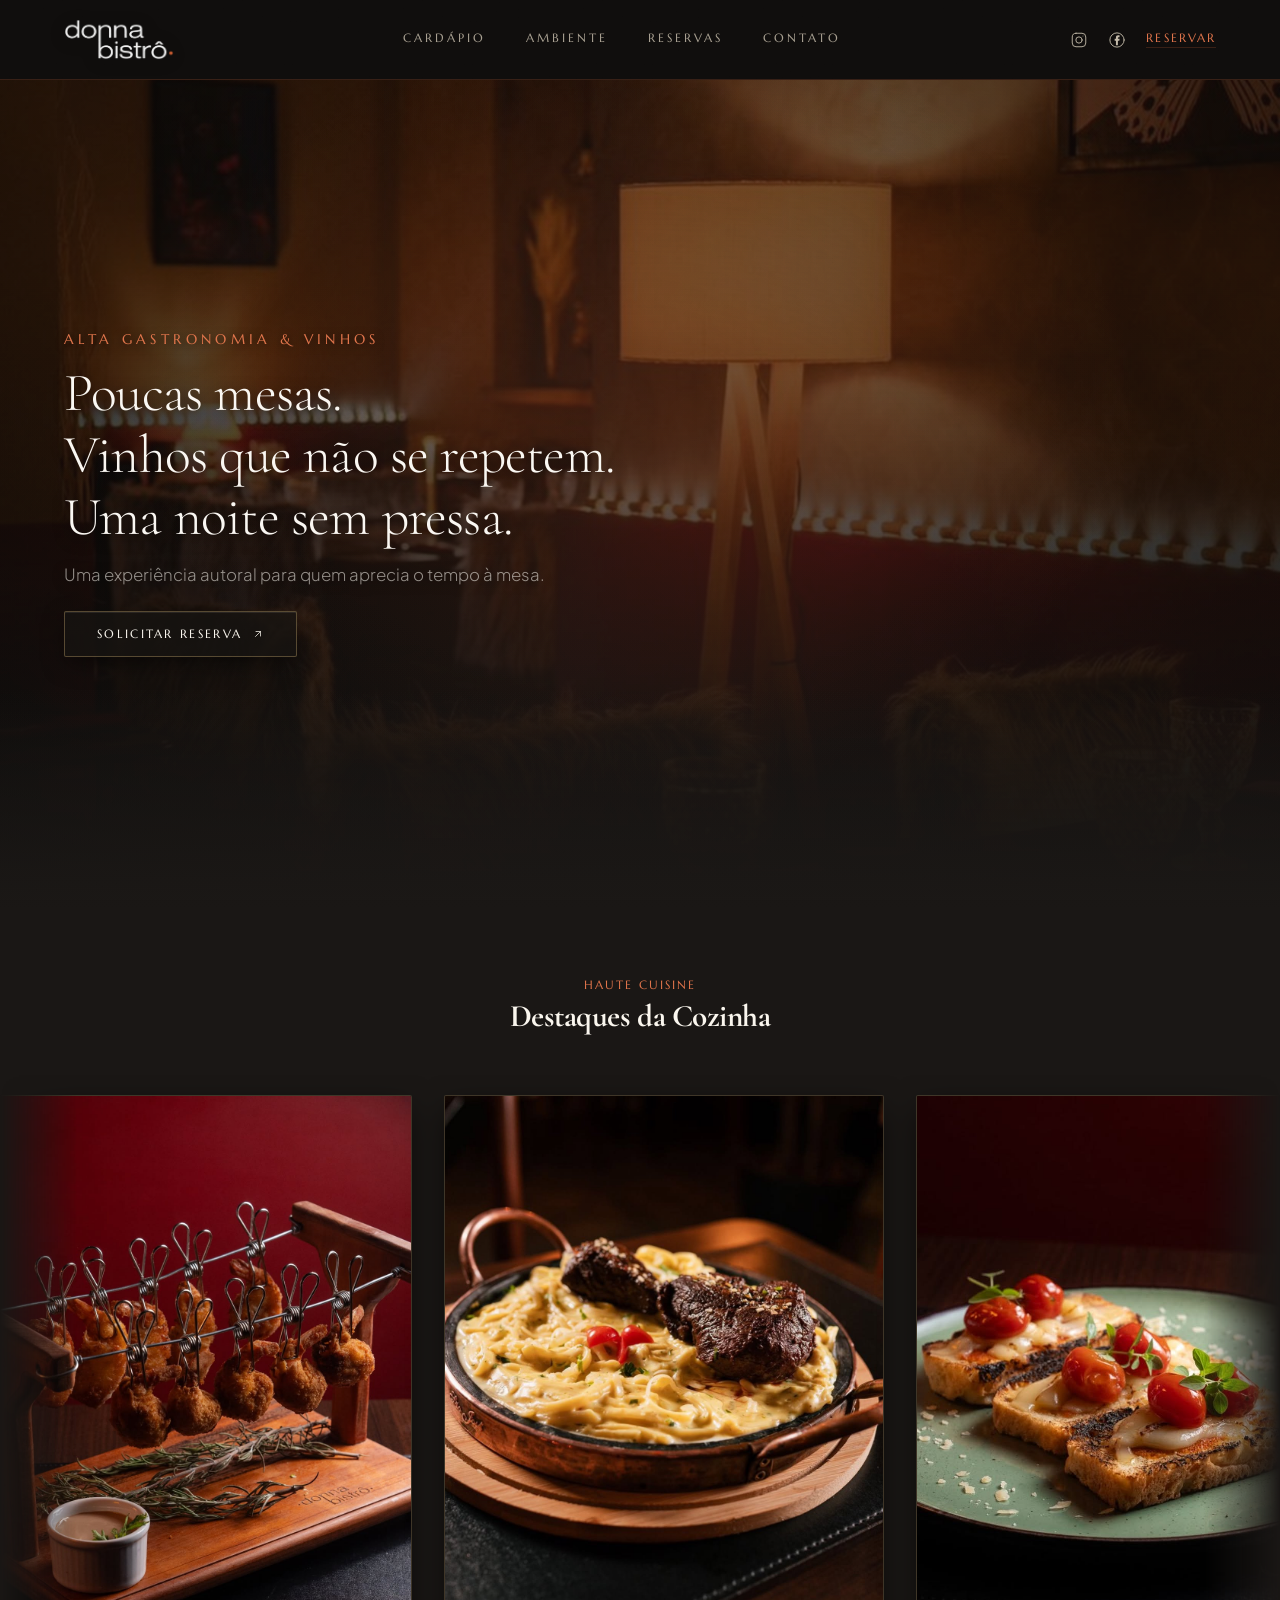
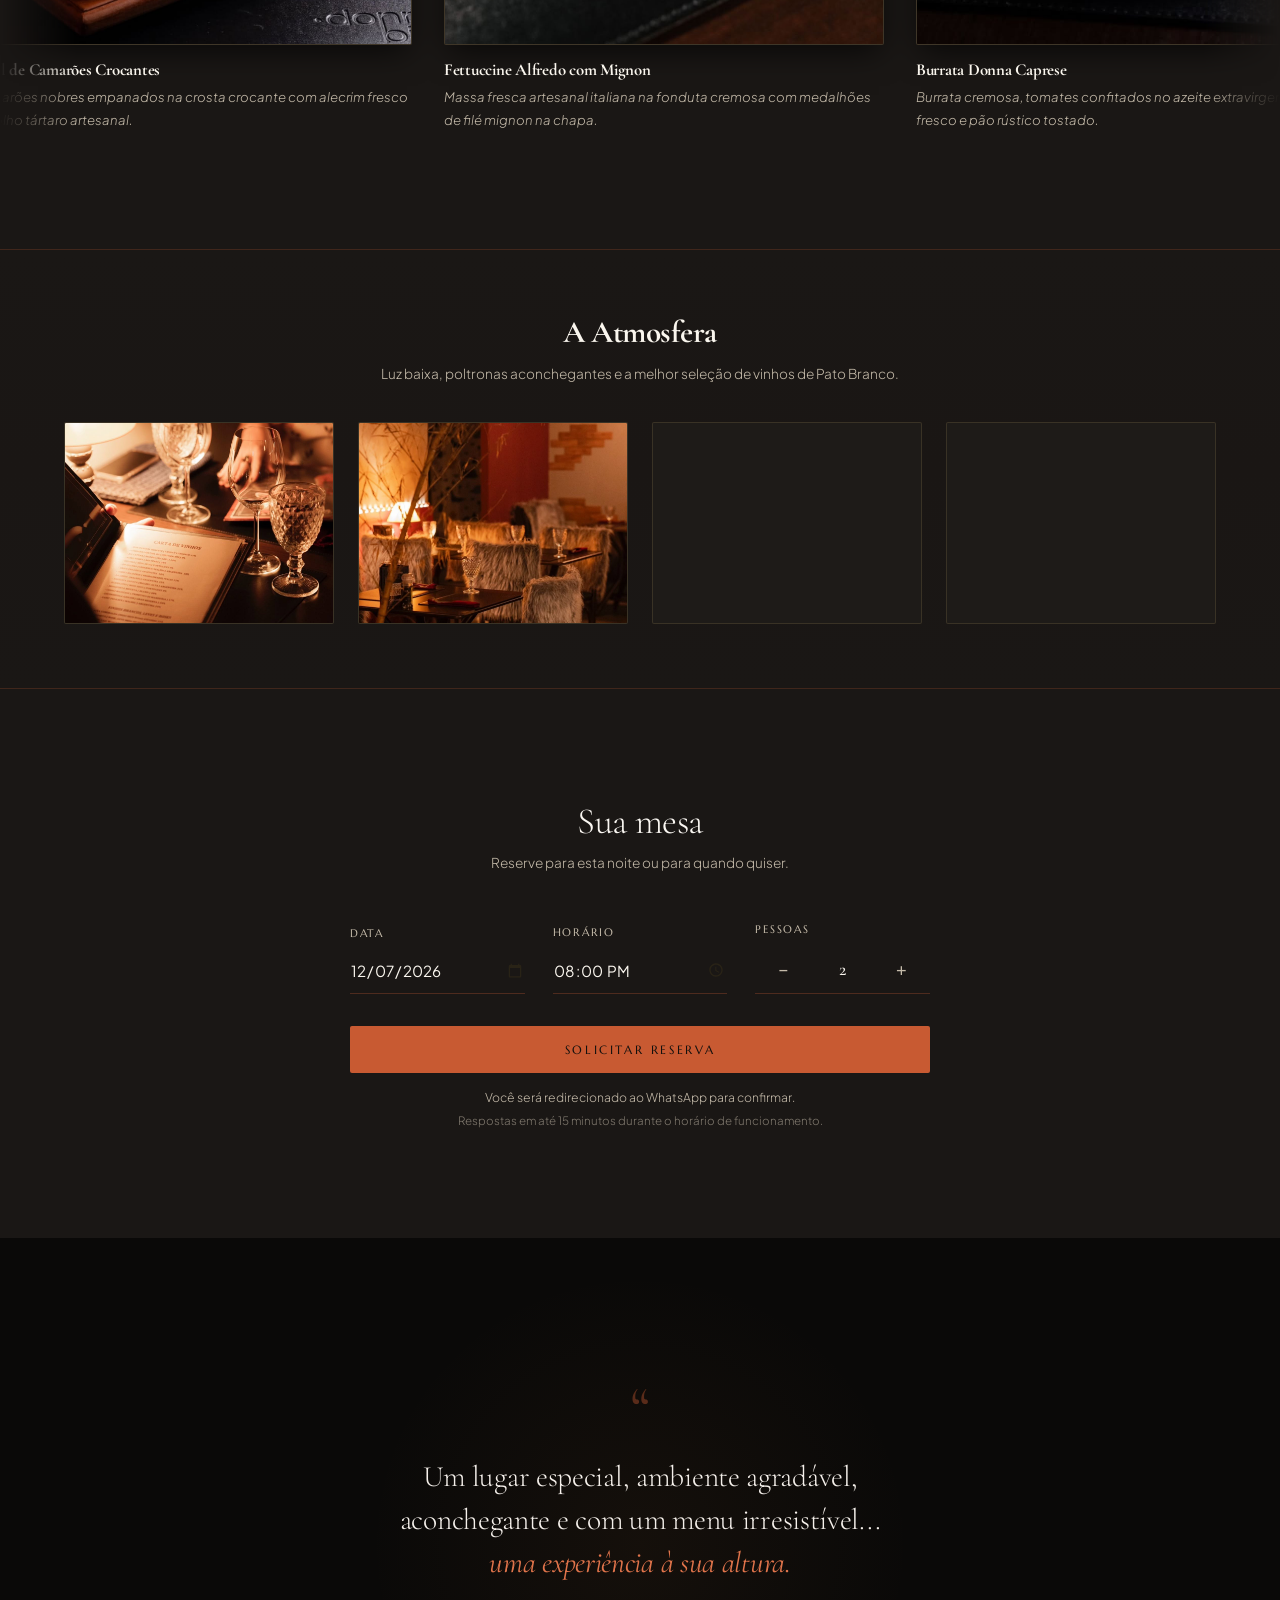
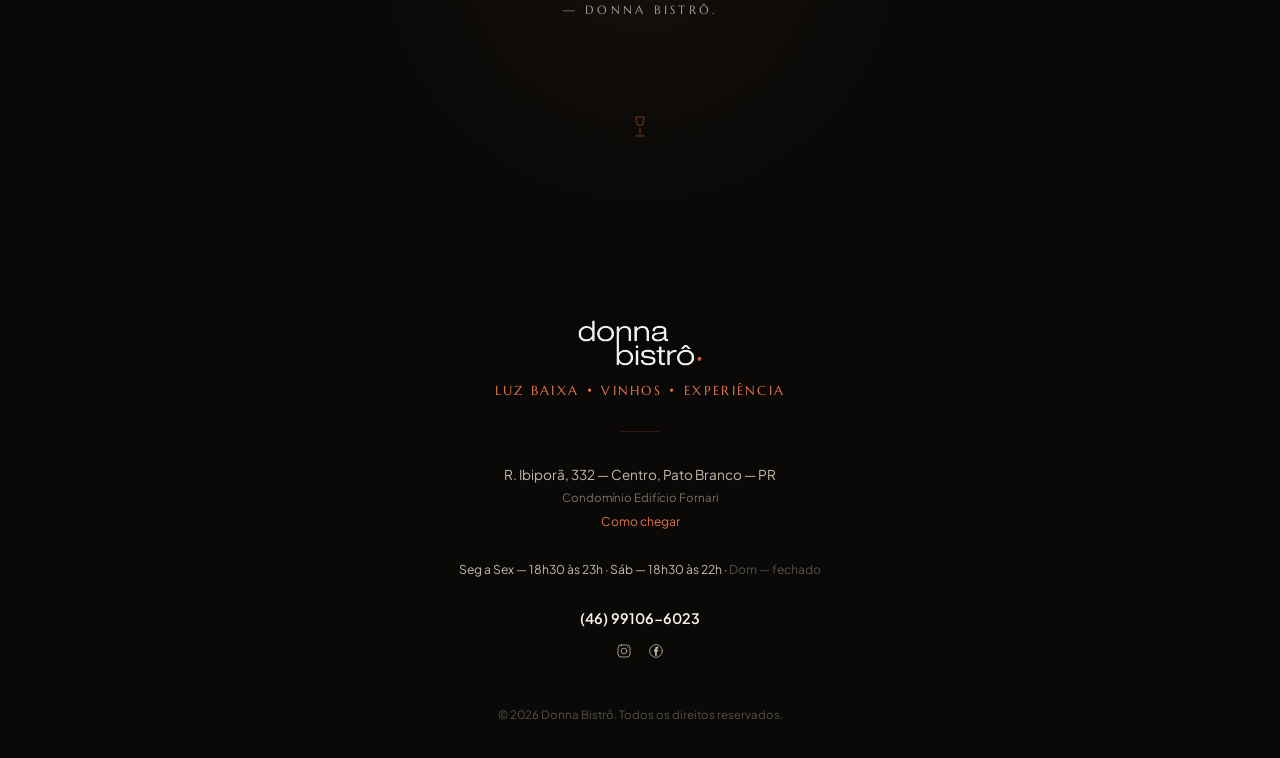
==== commit 67c88ada: "Distribui as abas de navegacao do cabecalho no mobile - Adiciona justify-content:space-between ao .s" ====
--- a/donnabistro/index.html
+++ b/donnabistro/index.html
@@ -39,7 +39,7 @@
   <link href="https://fonts.googleapis.com/css2?family=Cormorant+Garamond:ital,wght@0,300;0,400;0,600;1,300;1,400;1,600&family=Marcellus&family=Plus+Jakarta+Sans:wght@300;400;500;600&display=swap" rel="stylesheet">
 
   <!-- CSS Principal -->
-  <link rel="stylesheet" href="./style.css?v=4.7">
+  <link rel="stylesheet" href="./style.css?v=4.8">
 
   <!-- Schema.org / Restaurant Structured Data (SEO Local & Rich Results) -->
   <script type="application/ld+json">
--- a/donnabistro/style.css
+++ b/donnabistro/style.css
@@ -227,6 +227,7 @@
   order: 3;
   flex: 0 0 100%;
   display: flex;
+  justify-content: space-between;
   gap: 18px;
   overflow-x: auto;
   scrollbar-width: none;
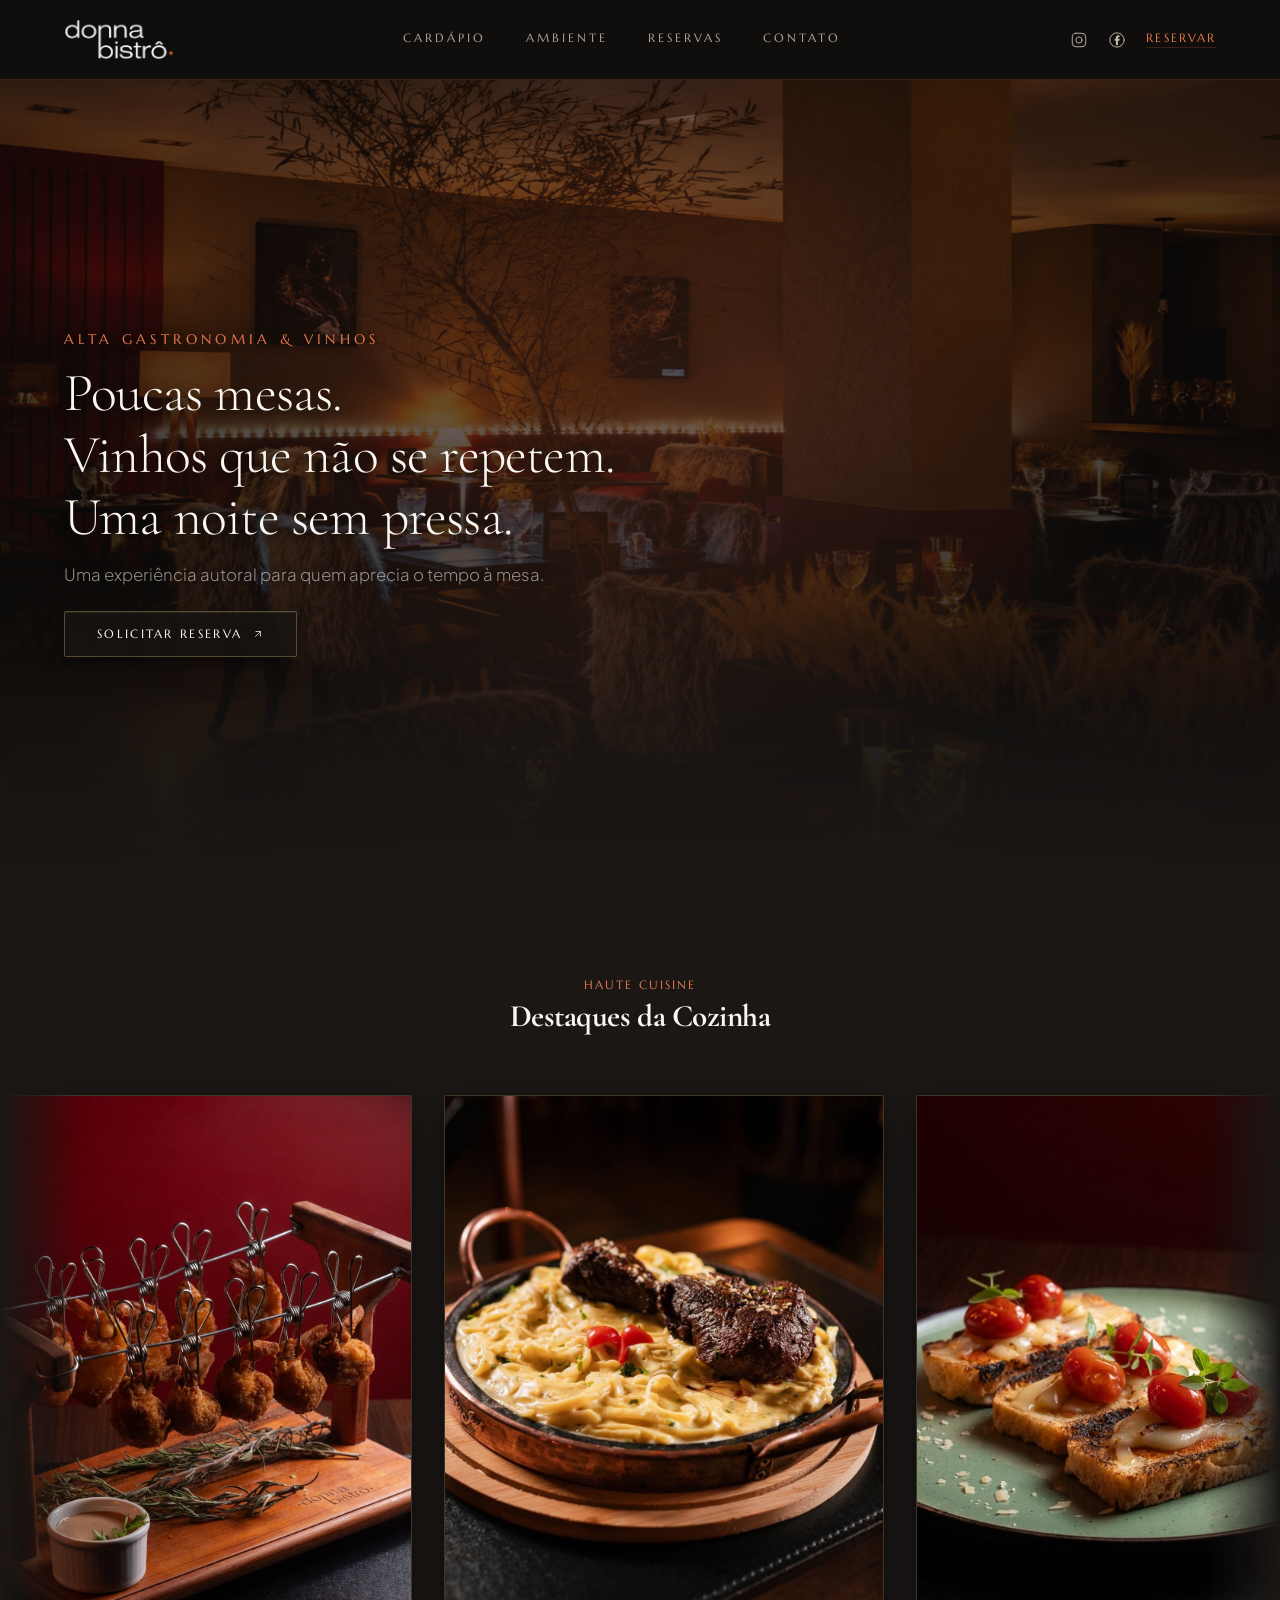
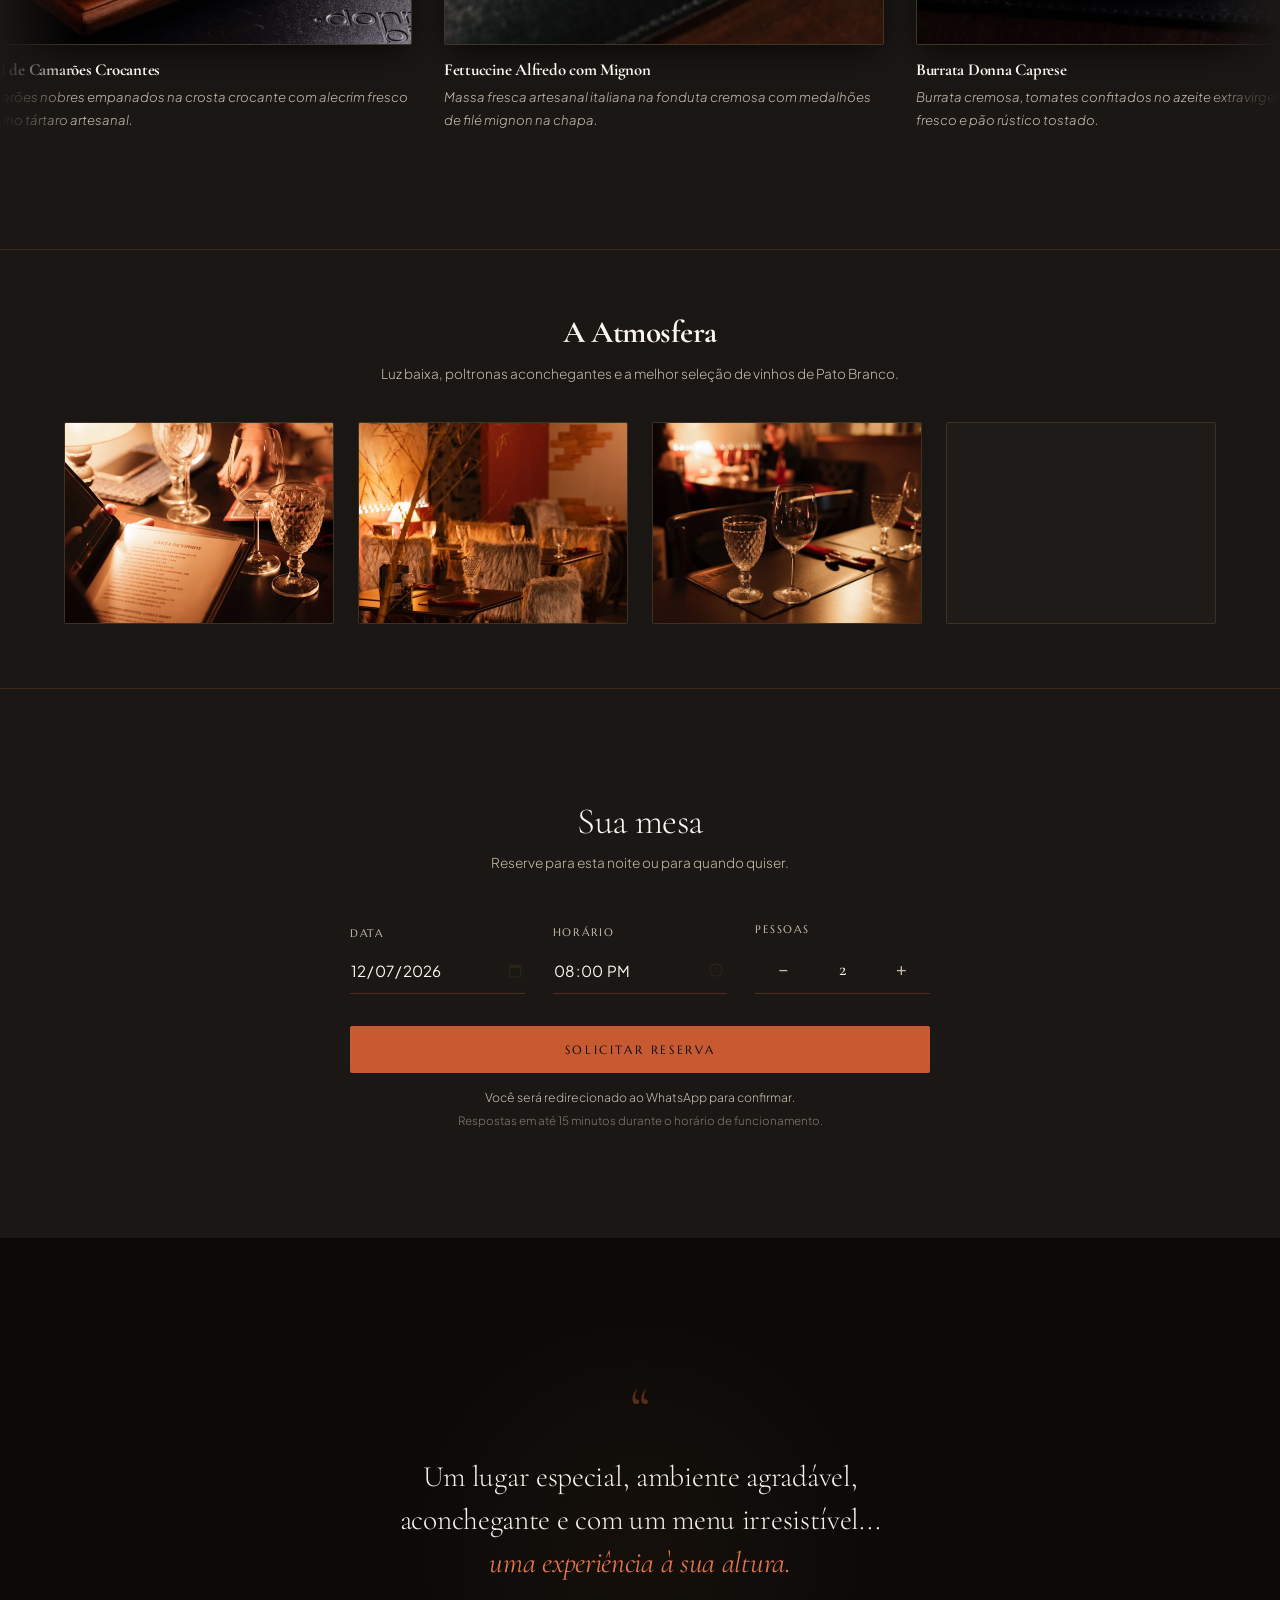
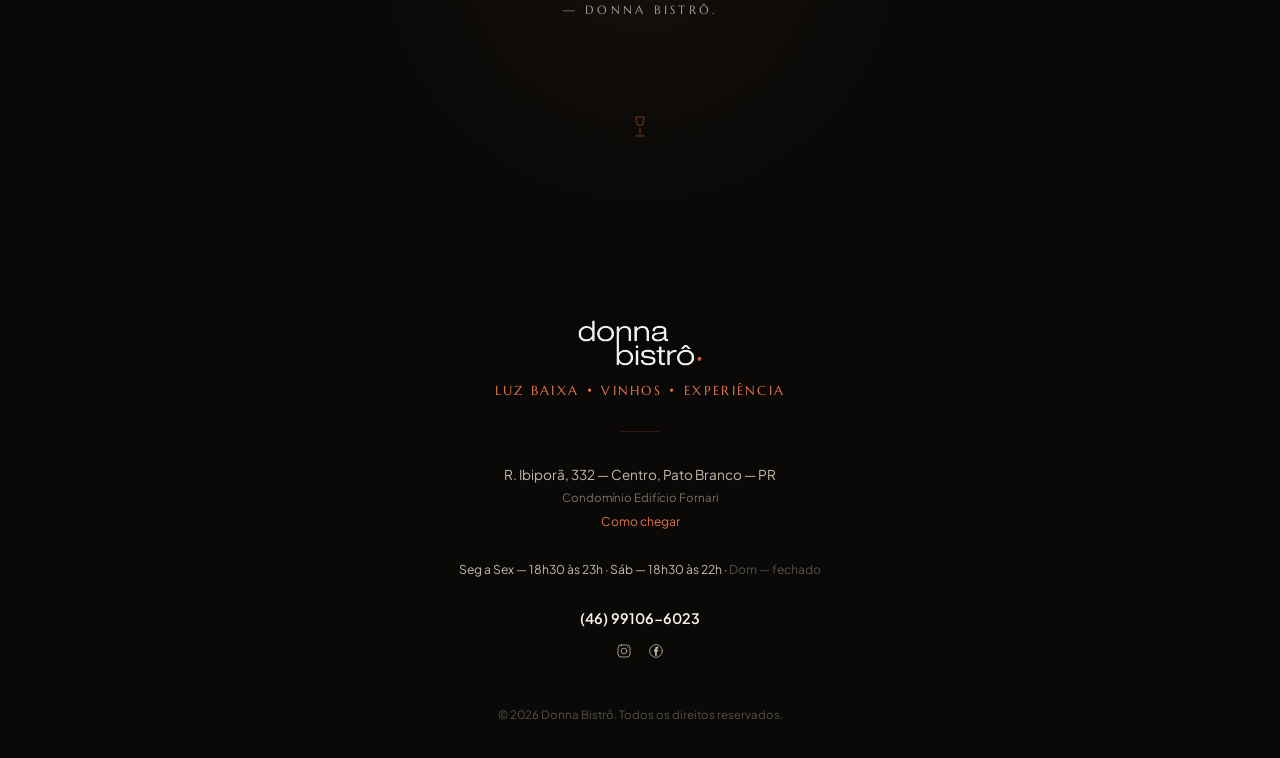
==== commit dc2cd45d: "Substitui foto do hero por imagem com foco uniforme em alta resolução A foto anterior tinha profundi" ====
--- a/donnabistro/index.html
+++ b/donnabistro/index.html
@@ -39,7 +39,7 @@
   <link href="https://fonts.googleapis.com/css2?family=Cormorant+Garamond:ital,wght@0,300;0,400;0,600;1,300;1,400;1,600&family=Marcellus&family=Plus+Jakarta+Sans:wght@300;400;500;600&display=swap" rel="stylesheet">
 
   <!-- CSS Principal -->
-  <link rel="stylesheet" href="./style.css?v=4.8">
+  <link rel="stylesheet" href="./style.css?v=5.0">
 
   <!-- Schema.org / Restaurant Structured Data (SEO Local & Rich Results) -->
   <script type="application/ld+json">
--- a/donnabistro/style.css
+++ b/donnabistro/style.css
@@ -293,7 +293,7 @@
   position: absolute;
   inset: 0;
   background-size: cover;
-  background-position: center 45%;
+  background-position: center center;
   background-repeat: no-repeat;
   z-index: 0;
   animation: heroBreathe 12s ease-in-out infinite alternate;
